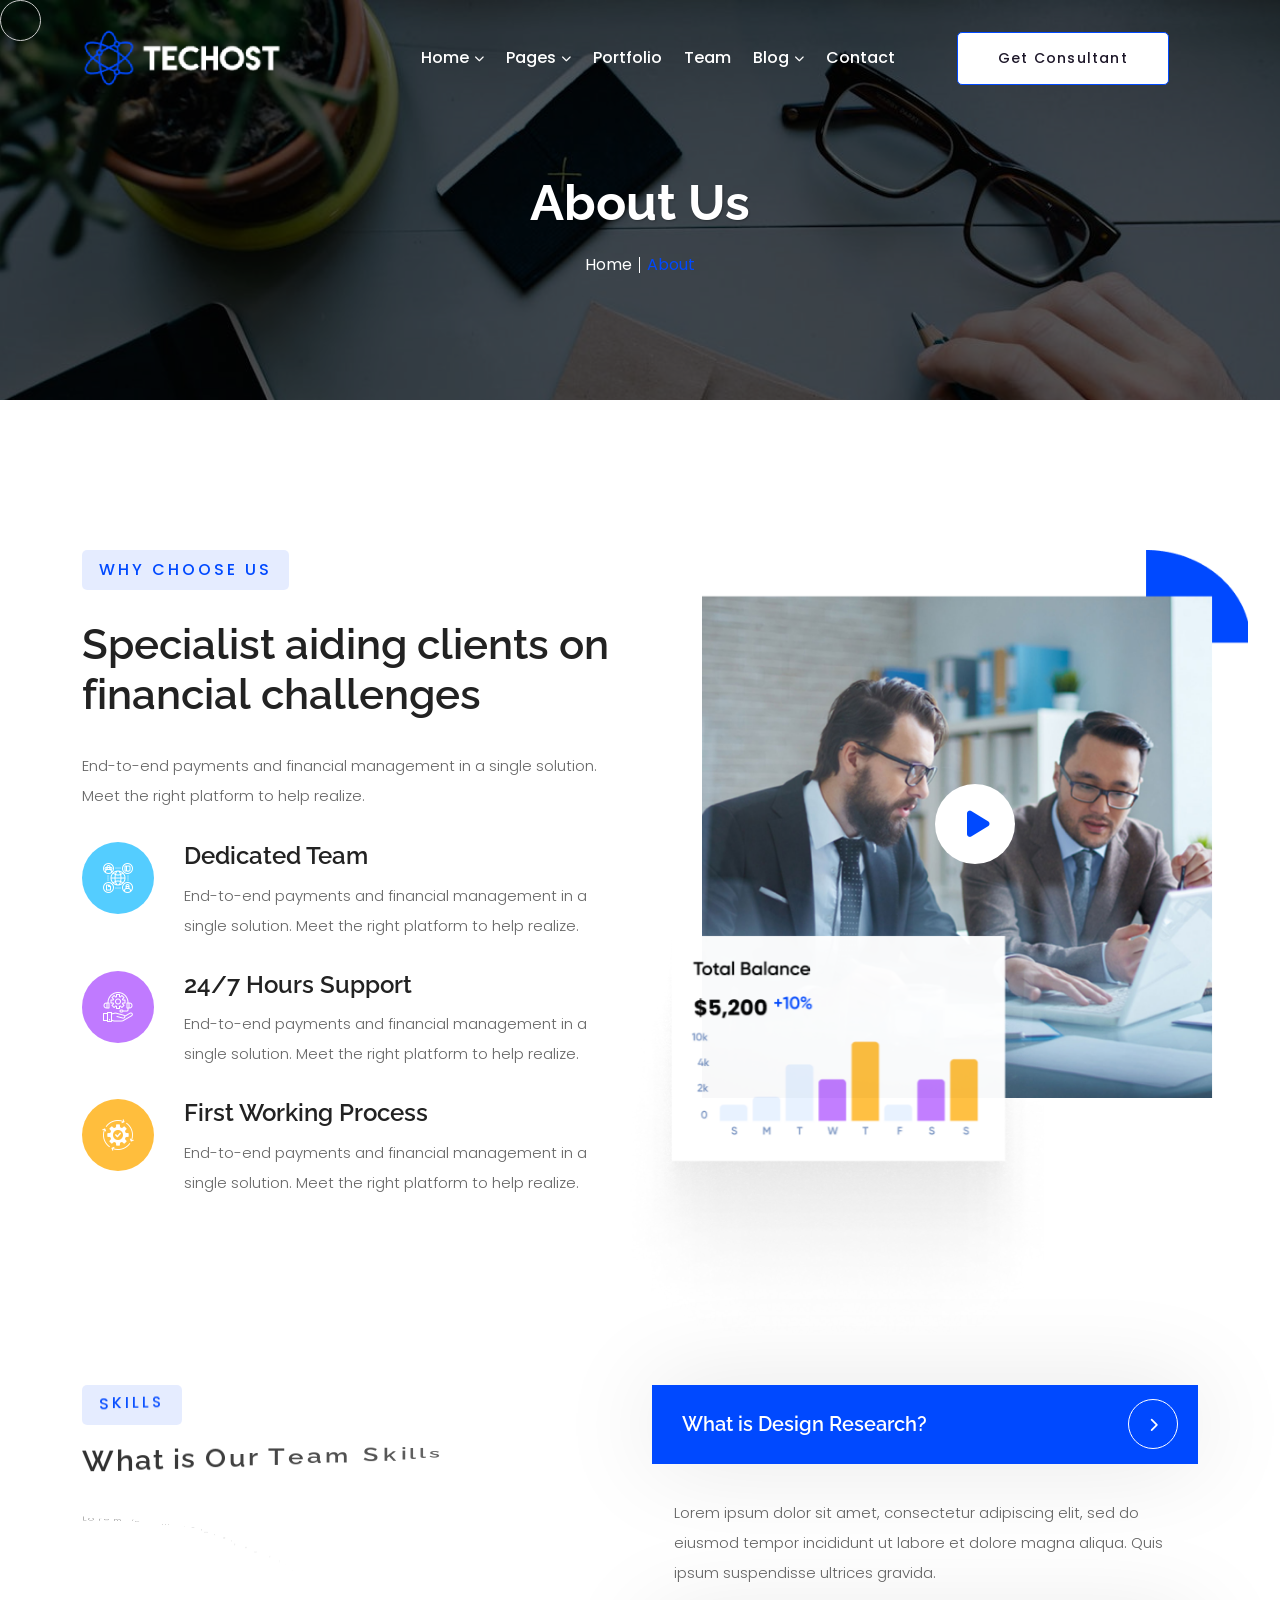
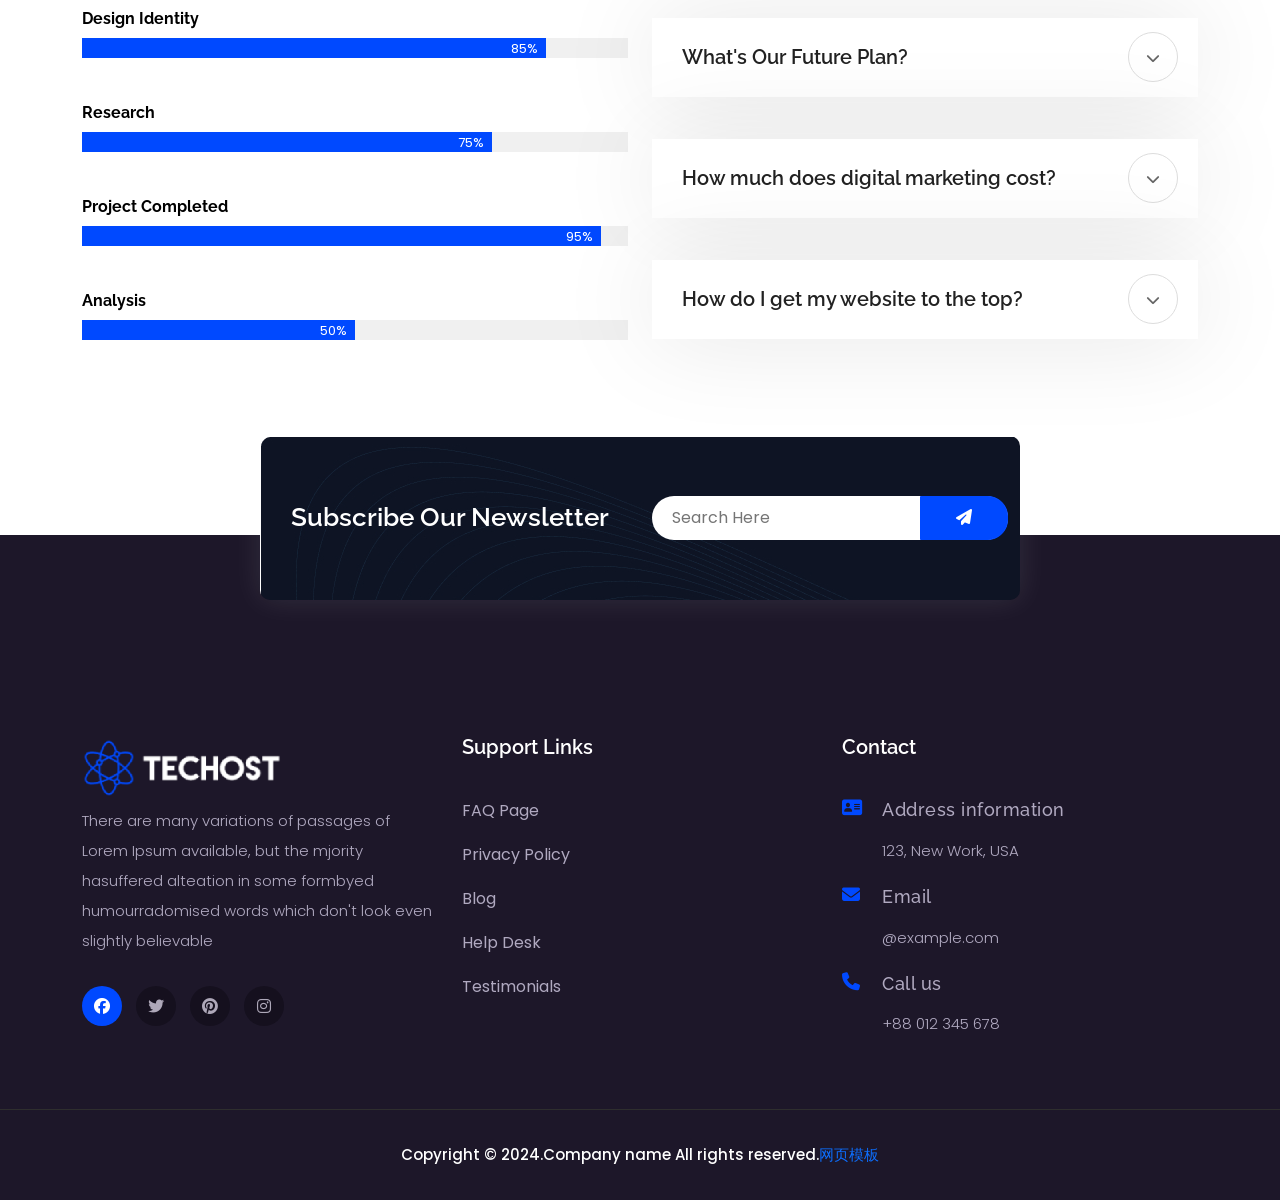
==== about.html @ 3872e589 "Uplaod Website" ====
<!Doctype html>
<html lang="en">
	<head>
		<!-- Meta -->
		<meta charset="utf-8">
		<meta http-equiv="X-UA-Compatible" content="IE=edge">
		<meta name="viewport" content="width=device-width, initial-scale=1"> 
		<!-- The above 3 meta tags *must* come first in the head; any other head content must come *after* these tags -->
		<!-- SITE TITLE -->
		<title>Techost - IT Solutions & Business Services Template</title>
		<!-- Fav-icon CSS -->
		
		<!-- Bootstrap CSS -->
		<link rel="stylesheet" href="static/css/bootstrap.min.css">
		<!-- Fontawesome CSS-->
		<link href="static/css/fontawesome.css" rel="stylesheet">
		<link href="static/css/brands.css" rel="stylesheet">
		<link href="static/css/solid.css" rel="stylesheet">
		<!-- pe-icon-7 CSS-->
		<link rel="stylesheet" href="static/css/pe-icon-7-stroke.css">
		<!-- icon font CSS-->
		<link rel="stylesheet" href="static/css/icon-font.min.css">
		<!-- Owl-carousel CSS-->
		<link rel="stylesheet" href="static/css/owl.carousel.min.css">
		<!-- Owl-carousel CSS-->
		<link rel="stylesheet" href="static/css/owl.theme.default.min.css">
		<!-- venobox CSS-->
		<link rel="stylesheet" href="static/css/venobox.css">
		<!-- aos CSS-->
		<link rel="stylesheet" href="static/css/aos.css">
		<!-- lightbox CSS-->
		<link rel="stylesheet" href="static/css/lightbox.min.css">
		<!-- meanmenu CSS-->
		<link rel="stylesheet" href="static/css/slicknav.min.css">
		<!-- animate CSS-->
		<link rel="stylesheet" href="static/css/animate.min.css">
		<!-- Custom-animate CSS-->
		<link rel="stylesheet" href="static/css/custom-animate.css">
		<!-- Responsive CSS-->
		<link rel="stylesheet" href="static/css/responsive.css" type="text/css">
		<!-- Style CSS-->
		<link rel="stylesheet" href="static/css/style.css" type="text/css">
	</head>

	<body>
		<!--  Preloader  -->
		<div class="preloader">
			<div class="status-mes">
				<div class="bigSqr">
					<div class="square first"></div>
					<div class="square second"></div>
					<div class="square third"></div>
					<div class="square fourth"></div>
				</div>
				<div class="text_loading text-center">loading</div>
			</div>
		</div>

		<!--Start header section-->
		<header id="header-area">
			<div class="container">
				<div class="row d-flex align-items-center">
					<div class="col-xl-3 col-lg-3 col-3">
						<div class="site-logo">
							<a href="index.html"><img src="static/picture/logo.png" alt="Techost"></a>
						</div>
					</div><!-- End Col -->				
					
					<div class="col-xl-6 col-lg-6 col-9 text-right">
						<nav class="navigation">
							<ul>
								<li>
								<a href="index.html">Home <i class="fa fa-chevron-down"></i></a>
									<ul>
										<li><a href="index.html">Home Default</a></li>
										<li><a href="index-banner.html">Home Banner</a></li>
									</ul>
								</li>
								<li>
									<a href="#0">Pages <i class="fa fa-chevron-down"></i></a>
									<ul>
										<li><a href="">About Us</a></li>
										<li><a href="service.html">Services</a></li>
										<li><a href="portfolio.html">Single Portfolio</a></li>
										<li><a href="team.html">Single Team</a></li>
										<li><a href="contact.html">Contact Us</a></li>
									</ul>
								</li>
								<li><a href="portfolio.html">Portfolio</a></li>
								<li><a href="team.html">Team</a></li>
								<li>
									<a href="blog.html">Blog <i class="fa fa-chevron-down"></i></a>
									<ul>
										<li><a href="blog.html">Single Blog</a></li>
										<li><a href="blog-details.html">Blog Details</a></li>
									</ul>
								</li>
								<li><a href="contact.html">Contact</a></li>
							</ul>
						</nav>
						<div id="mobile_menu"></div>
					</div><!-- End Col -->				
					
					<div class="col-xl-2 col-lg-2 col-12 text-end d-none  d-lg-block">
						<a class="btn btn_header" href="#contact"><span class="btn-text">Get Consultant </span></a>
					</div><!-- End Col -->
				</div>
			</div>
		</header>
		<!--End header section-->




		<div class="ab-page-heading ab-size-md ab-dynamic-bg" style="background-image: url(static/image/page-bg.jpg); background-repeat: no-repeat; background-size: cover; background-position: center center;">
			<div class="container">
				<div class="ab-page-heading-in text-center">
					<h1 class="ab-page-heading-title">About Us</h1>
					<div class="ab-post-label">
						<span class="bt_1"><a href="index.html">Home</a></span>
						<span>About</span>
					</div>
				</div>
			</div>
		</div><!-- .ab-page-heading -->


		<!--Start about_area section-->
		<section class="about_area pad" id="about">
			<div class="container">
				<div class="row">
					<div class="col-lg-6 col-sm-12 col-xs-12">
						<div class="get-to-know__right">
							<div class="title mb_0 title_animated">
								<div class="heading-intro-text">Why Choose Us</div>
							</div>
							<h2 class="section-title__title title_animated">Specialist  aiding clients on financial challenges</h2>
							<p class="get-to-know__text">End-to-end payments and financial management in a single solution. Meet the right platform to help realize.</p>
							<div class="list-unstyled get-to-know__points">
								<div class="single_know_list">
									<div class="icon color_1">
										<img src="static/picture/ab1.png" alt="">
									</div>
									
									<ul>
										<li>
											<h4>Dedicated Team</h4>
											<p>End-to-end payments and financial management in a single solution. Meet the right platform to help realize.</p>
										</li>
									</ul>
								</div>
								<div class="single_know_list">
									<div class="icon color_2">
										<img src="static/picture/ab2.png" alt="">
									</div>
									
									<ul>
										<li>
											<h4>24/7 Hours Support</h4>
											<p>End-to-end payments and financial management in a single solution. Meet the right platform to help realize.</p>
										</li>
									</ul>
								</div>
								<div class="single_know_list">
									<div class="icon color_3">
										<img src="static/picture/ab3.png" alt="">
									</div>
									
									<ul>
										<li>
											<h4>First Working Process</h4>
											<p>End-to-end payments and financial management in a single solution. Meet the right platform to help realize.</p>
										</li>
									</ul>
								</div>
							</div>
						</div>
					</div>
					
					<div class="col-lg-6 col-sm-12 col-xs-12">
						<div class="experience-video"> 
							<div class="play-video-icon">
								<img class="float-bob-x bdFadeRight" src="static/picture/video-1.png" alt="">
								<a href="#" data-autoplay="true" data-vbtype="video" class="video-popup vide_btn ">
									<i class="fa fa-play"></i>
									<div class="sonar-wrapper">
										<div class="sonar-emitter">
											<div class="sonar-wave"></div>
										</div>
									</div>
								</a>
							</div>
						</div>
					</div>
				</div>
			</div>
		</section>
		<!--End about_area section-->

		
		<!-- skills area start -->
		<section class="skills-area pad pt_0" id="skills">
			<div class="container">
				<div class="row">
					<div class="col-lg-6 col-12 skill_area wow zoomIn">
						<div class="title skill_title title_animated">
							<div class="heading-intro-text">Skills</div>
							<h2>What is Our Team Skills</h2>
							<p>Lorem ipsum dolor sit amet, consectetur adipiscing elit, sed do eiusmod tempor incididunt ut labore et dolore magna aliqua.</p>
						</div>
						
						<h3 class="progress-title">Design Identity</h3>
						<div class="progress">
							<div class="progress-bar progress-bar-danger" style="width: 85%;">
								<div class="progress-value">85%</div>
							</div>
						</div>
						
						<h3 class="progress-title">Research</h3>
						<div class="progress">
							<div class="progress-bar progress-bar-danger" style="width: 75%;">
								<div class="progress-value">75%</div>
							</div>
						</div>
						
						<h3 class="progress-title">Project Completed</h3>
						<div class="progress">
							<div class="progress-bar progress-bar-danger" style="width: 95%;">
								<div class="progress-value">95%</div>
							</div>
						</div>
						
						<h3 class="progress-title">Analysis</h3>
						<div class="progress">
							<div class="progress-bar progress-bar-danger" style="width: 50%;">
								<div class="progress-value">50%</div>
							</div>
						</div>
					</div>
					
					<div class="col-lg-6 col-12 wow zoomIn">
						<div class="faq">
							<div class="row">
								<div class="col-12">
									<div class="accordion" id="leading_accordion1" data-aos="fade-up">
										<div class="accordion-item">
											<h5 class="accordion-header" id="headingOne">
												<button class="accordion-button btn-link" type="button" data-bs-toggle="collapse" data-bs-target="#collapseOne" aria-expanded="true" aria-controls="collapseOne">
													What is Design Research?
												</button>
											</h5>
											<div id="collapseOne" class="accordion-collapse collapse show" aria-labelledby="headingOne" data-bs-parent="#leading_accordion1">
												<div class="accordion-body">
													<p class="text-size-18 text-left mb-0">Lorem ipsum dolor sit amet, consectetur adipiscing elit, sed do eiusmod tempor incididunt ut labore et dolore magna aliqua. 
														Quis ipsum suspendisse ultrices gravida.</p>
												</div>
											</div>
										</div>
										<div class="accordion-item">
											<h5 class="accordion-header" id="headingTwo">
												<button class="accordion-button collapsed btn-link" type="button" data-bs-toggle="collapse" data-bs-target="#collapseTwo" aria-expanded="true" aria-controls="collapseTwo">
													What's Our Future Plan?
												</button>
											</h5>
											<div id="collapseTwo" class="accordion-collapse collapse" aria-labelledby="headingTwo" data-bs-parent="#leading_accordion1">
												<div class="accordion-body">
													<p class="text-size-18 text-left mb-0">Lorem ipsum dolor sit amet, consectetur adipiscing elit, sed do eiusmod tempor incididunt ut labore et dolore magna aliqua. 
														Quis ipsum suspendisse ultrices gravida.</p>
												</div>
											</div>
										</div>
										<div class="accordion-item">
											<h5 class="accordion-header" id="headingThree">
												<button class="accordion-button collapsed btn-link" type="button" data-bs-toggle="collapse" data-bs-target="#collapseThree" aria-expanded="true" aria-controls="collapseThree">
													How much does digital marketing cost?                              
												</button>
											 </h5>
											<div id="collapseThree" class="accordion-collapse collapse" aria-labelledby="headingThree" data-bs-parent="#leading_accordion1">
												<div class="accordion-body">
													<p class="text-size-18 text-left mb-0">Lorem ipsum dolor sit amet, consectetur adipiscing elit, sed do eiusmod tempor incididunt ut labore et dolore magna aliqua. 
														Quis ipsum suspendisse ultrices gravida.</p>
												</div>
											</div>
										</div>
										<div class="accordion-item">
											<h5 class="accordion-header" id="headingFour">
												<button class="accordion-button collapsed btn-link" type="button" data-bs-toggle="collapse" data-bs-target="#collapseFour" aria-expanded="true" aria-controls="collapseFour">
													How do I get my website to the top?                               
												</button>
											  </h5>
											<div id="collapseFour" class="accordion-collapse collapse" aria-labelledby="headingFour" data-bs-parent="#leading_accordion1">
												<div class="accordion-body">
													<p class="text-size-18 text-left mb-0">Lorem ipsum dolor sit amet, consectetur adipiscing elit, sed do eiusmod tempor incididunt ut labore et dolore magna aliqua. 
														Quis ipsum suspendisse ultrices gravida.</p>
												</div>
											</div>
										</div>
									</div>
								</div>
							</div>
						</div>
					</div>
				</div>
			</div>
		</section>
		<!-- skills area end -->

		<!--Start footer section-->
		<section id="footer" class="theme_bg section_padding">
			<div class="container">
				<div class="row">
					<div class="col-lg-4 col-sm-4">
						<div class="single_footer">
							<img src="static/picture/logo.png" alt="">
							<p>There are many variations of passages of Lorem Ipsum available, but the mjority hasuffered alteation in some formbyed humourradomised words which don't 
							look even slightly believable</p>
							<div class="sing_about_social">
								<a href="#"><i class="active fa-brands fa-facebook"></i></a>
								<a href="#"><i class="fa-brands fa-twitter"></i></a>
								<a href="#"><i class="fa-brands fa-pinterest"></i></a>
								<a href="#"><i class="fa-brands fa-instagram"></i></a>
							</div>
						</div> <!-- END SINGLE-FOOTER -->
					</div> <!-- END COL -->
					
					<div class="col-lg-4 col-sm-4">
						<div class="single_footer">
							<h4>Support Links</h4>
							<ul class="sing_links_tags">
								<li><a href="#">FAQ Page</a></li>
								<li><a href="#">Privacy Policy</a></li>
								<li><a href="#">Blog</a></li>
								<li><a href="#">Help Desk</a></li>
								<li><a href="#">Testimonials</a></li>
							</ul>
						</div> <!-- END SINGLE-FOOTER -->
					</div> <!-- END COL -->
					
					<div class="col-lg-4 col-sm-4">
						<div class="single_footer">
							<h4>Contact</h4>
							<div class="footer_right_info">
								<div class="footer_icon">
									<i class="fa-regular fa-address-card"></i>
								</div>
								<div class="footer_info">
									<h3>Address information</h3>
									<p>123, New Work, USA</p>
								</div>
							</div>

							<div class="footer_right_info">
								<div class="footer_icon">
									<i class="fa-regular fa-envelope"></i>
								</div>
								<div class="footer_info">
									<h3>Email</h3>
									<p>@example.com</p>
								</div>
							</div>

							<div class="footer_right_info">
								<div class="footer_icon">
									<i class="fa-solid fa-phone"></i>
								</div>
								<div class="footer_info">
									<h3>Call us</h3>
									<p>+88 012 345 678</p>
								</div>
							</div>
						</div> <!-- END SINGLE-FOOTER -->
					</div> <!-- END COL -->
				</div> <!-- END ROW -->
				
				<!-- Start newsletter Section -->
				<div class="subscribe-section">
					<div class="container">
						<div class="row">
							<div class="col-md-8 offset-md-2 justify-content-center">
								<div class="row subscribe-bg">
									<div class="col-lg-6 col-sm-12">
										<div class="subscribe-mail-box">
											<div class="subscribe-title">
												<h4>Subscribe Our Newsletter</h4>
											</div>
										</div>
									</div>
									<div class="col-lg-6 col-sm-12">
										<!-- widget search -->
										<div class="widget_search">
											<form action="#" method="get">
												<input type="text" name="s" value="" placeholder="Search Here" title="Search for:">
												<span class="subs-btn"><a href="#0"> <i class="fa-solid fa-paper-plane"></i></a></span>
											</form>
										</div>
									</div>
								</div>
							</div>
						</div>
					</div>
				</div>
				<!-- End newsletter -->
			</div> <!-- END CONTAINER -->
			
			<div class="copyright_area">
				<div class="container">
					<div class="copyright text-center">
						<div class="copy_text">
							<p>Copyright &copy; 2024.Company name All rights reserved.<a target="_blank" href="https://www.html5code.net/">&#x7F51;&#x9875;&#x6A21;&#x677F;</a></p>
						</div>
					</div>
				</div> <!-- END CONTAINER -->
			</div>
		</section>
		<!--End footer section-->

		<!-- Start progress-wrap -->
		<div class="progress-wrap">
			<svg class="progress-circle svg-content" width="100%" height="100%" viewbox="-1 -1 102 102">
				<path d="M50,1 a49,49 0 0,1 0,98 a49,49 0 0,1 0,-98"></path>
			</svg>
		</div>
		<!-- End progress-wrap -->
		
		
		<!-- jQuery first, then Popper js, then Bootstrap JS -->
		<script src="static/js/jquery.min.js"></script>
		<script src="static/js/bootstrap.min.js"></script>
		<script src="static/js/popper.min.js"></script>
		<!--Owl-carousel JS-->
		<script src="static/js/owl.carousel.min.js"></script>
		<!--Nice-select JS-->
		<script src="static/js/jquery.nice-select.min.js"></script>
		<!--lightbox JS-->
		<script src="static/js/lightbox.min.js"></script>
		<!--lightbox JS-->
		<script src="static/js/jquery.magnific-popup.min.js"></script>
		<!--venobox JS-->
		<script src="static/js/venobox.min.js"></script>
		<!--counterup JS-->
		<script src="static/js/counterup.min.js"></script>
		<!--waypoints JS-->
		<script src="static/js/jquery.waypoints.min.js"></script>
		<!--nav JS-->
		<script src="static/js/SmoothScroll.js"></script>
		<!--nav JS-->
		<script src="static/js/jquery.nav.js"></script>
		<!--wow JS-->
		<script src="static/js/aos.js"></script>
		<!--counterup JS-->
		<script src="static/js/jquery.mixitup.js"></script>
		<!--gsap JS-->
		<script src="static/js/gsap.min.js"></script>
		<!--ScrollTrigger JS-->
		<script src="static/js/ScrollTrigger.min.js"></script>
		<!--SplitText JS-->
		<script src="static/js/SplitText.min.js"></script>
		<!--slicknav JS-->
		<script src="static/js/jquery.slicknav.js"></script>
		<!--cursor JS-->
		<script src="static/js/magic-mouse.js"></script>
		<!--ajaxchimp min JS-->
		<script src="static/js/ajaxchimp.min.js"></script>
		<script type="text/javascript">
				$(function() {
					options = {
					  "outerStyle": "circle-basic",
					  "hoverEffect": "circle-move",
					  "hoverItemMove": false,
					  "defaultCursor": true,
					  "outerWidth": 41,
					  "outerHeight": 41
					}
					magicMouse(options);

				});
		</script>
		<!--Custom JS-->
		<script src="static/js/custom.js"></script>
	</body>

</html>
---- static/css/brands.css ----
/*!
 * Font Awesome Free 6.5.1 by @fontawesome - https://fontawesome.com
 * License - https://fontawesome.com/license/free (Icons: CC BY 4.0, Fonts: SIL OFL 1.1, Code: MIT License)
 * Copyright 2023 Fonticons, Inc.
 */
:root, :host {
  --fa-style-family-brands: 'Font Awesome 6 Brands';
  --fa-font-brands: normal 400 1em/1 'Font Awesome 6 Brands'; }

@font-face {
  font-family: 'Font Awesome 6 Brands';
  font-style: normal;
  font-weight: 400;
  font-display: block;
  src: url("../font/fa-brands-400.woff2") format("woff2"), url("../font/fa-brands-400.ttf") format("truetype"); }

.fab,
.fa-brands {
  font-weight: 400; }

.fa-monero:before {
  content: "\f3d0"; }

.fa-hooli:before {
  content: "\f427"; }

.fa-yelp:before {
  content: "\f1e9"; }

.fa-cc-visa:before {
  content: "\f1f0"; }

.fa-lastfm:before {
  content: "\f202"; }

.fa-shopware:before {
  content: "\f5b5"; }

.fa-creative-commons-nc:before {
  content: "\f4e8"; }

.fa-aws:before {
  content: "\f375"; }

.fa-redhat:before {
  content: "\f7bc"; }

.fa-yoast:before {
  content: "\f2b1"; }

.fa-cloudflare:before {
  content: "\e07d"; }

.fa-ups:before {
  content: "\f7e0"; }

.fa-pixiv:before {
  content: "\e640"; }

.fa-wpexplorer:before {
  content: "\f2de"; }

.fa-dyalog:before {
  content: "\f399"; }

.fa-bity:before {
  content: "\f37a"; }

.fa-stackpath:before {
  content: "\f842"; }

.fa-buysellads:before {
  content: "\f20d"; }

.fa-first-order:before {
  content: "\f2b0"; }

.fa-modx:before {
  content: "\f285"; }

.fa-guilded:before {
  content: "\e07e"; }

.fa-vnv:before {
  content: "\f40b"; }

.fa-square-js:before {
  content: "\f3b9"; }

.fa-js-square:before {
  content: "\f3b9"; }

.fa-microsoft:before {
  content: "\f3ca"; }

.fa-qq:before {
  content: "\f1d6"; }

.fa-orcid:before {
  content: "\f8d2"; }

.fa-java:before {
  content: "\f4e4"; }

.fa-invision:before {
  content: "\f7b0"; }

.fa-creative-commons-pd-alt:before {
  content: "\f4ed"; }

.fa-centercode:before {
  content: "\f380"; }

.fa-glide-g:before {
  content: "\f2a6"; }

.fa-drupal:before {
  content: "\f1a9"; }

.fa-hire-a-helper:before {
  content: "\f3b0"; }

.fa-creative-commons-by:before {
  content: "\f4e7"; }

.fa-unity:before {
  content: "\e049"; }

.fa-whmcs:before {
  content: "\f40d"; }

.fa-rocketchat:before {
  content: "\f3e8"; }

.fa-vk:before {
  content: "\f189"; }

.fa-untappd:before {
  content: "\f405"; }

.fa-mailchimp:before {
  content: "\f59e"; }

.fa-css3-alt:before {
  content: "\f38b"; }

.fa-square-reddit:before {
  content: "\f1a2"; }

.fa-reddit-square:before {
  content: "\f1a2"; }

.fa-vimeo-v:before {
  content: "\f27d"; }

.fa-contao:before {
  content: "\f26d"; }

.fa-square-font-awesome:before {
  content: "\e5ad"; }

.fa-deskpro:before {
  content: "\f38f"; }

.fa-brave:before {
  content: "\e63c"; }

.fa-sistrix:before {
  content: "\f3ee"; }

.fa-square-instagram:before {
  content: "\e055"; }

.fa-instagram-square:before {
  content: "\e055"; }

.fa-battle-net:before {
  content: "\f835"; }

.fa-the-red-yeti:before {
  content: "\f69d"; }

.fa-square-hacker-news:before {
  content: "\f3af"; }

.fa-hacker-news-square:before {
  content: "\f3af"; }

.fa-edge:before {
  content: "\f282"; }

.fa-threads:before {
  content: "\e618"; }

.fa-napster:before {
  content: "\f3d2"; }

.fa-square-snapchat:before {
  content: "\f2ad"; }

.fa-snapchat-square:before {
  content: "\f2ad"; }

.fa-google-plus-g:before {
  content: "\f0d5"; }

.fa-artstation:before {
  content: "\f77a"; }

.fa-markdown:before {
  content: "\f60f"; }

.fa-sourcetree:before {
  content: "\f7d3"; }

.fa-google-plus:before {
  content: "\f2b3"; }

.fa-diaspora:before {
  content: "\f791"; }

.fa-foursquare:before {
  content: "\f180"; }

.fa-stack-overflow:before {
  content: "\f16c"; }

.fa-github-alt:before {
  content: "\f113"; }

.fa-phoenix-squadron:before {
  content: "\f511"; }

.fa-pagelines:before {
  content: "\f18c"; }

.fa-algolia:before {
  content: "\f36c"; }

.fa-red-river:before {
  content: "\f3e3"; }

.fa-creative-commons-sa:before {
  content: "\f4ef"; }

.fa-safari:before {
  content: "\f267"; }

.fa-google:before {
  content: "\f1a0"; }

.fa-square-font-awesome-stroke:before {
  content: "\f35c"; }

.fa-font-awesome-alt:before {
  content: "\f35c"; }

.fa-atlassian:before {
  content: "\f77b"; }

.fa-linkedin-in:before {
  content: "\f0e1"; }

.fa-digital-ocean:before {
  content: "\f391"; }

.fa-nimblr:before {
  content: "\f5a8"; }

.fa-chromecast:before {
  content: "\f838"; }

.fa-evernote:before {
  content: "\f839"; }

.fa-hacker-news:before {
  content: "\f1d4"; }

.fa-creative-commons-sampling:before {
  content: "\f4f0"; }

.fa-adversal:before {
  content: "\f36a"; }

.fa-creative-commons:before {
  content: "\f25e"; }

.fa-watchman-monitoring:before {
  content: "\e087"; }

.fa-fonticons:before {
  content: "\f280"; }

.fa-weixin:before {
  content: "\f1d7"; }

.fa-shirtsinbulk:before {
  content: "\f214"; }

.fa-codepen:before {
  content: "\f1cb"; }

.fa-git-alt:before {
  content: "\f841"; }

.fa-lyft:before {
  content: "\f3c3"; }

.fa-rev:before {
  content: "\f5b2"; }

.fa-windows:before {
  content: "\f17a"; }

.fa-wizards-of-the-coast:before {
  content: "\f730"; }

.fa-square-viadeo:before {
  content: "\f2aa"; }

.fa-viadeo-square:before {
  content: "\f2aa"; }

.fa-meetup:before {
  content: "\f2e0"; }

.fa-centos:before {
  content: "\f789"; }

.fa-adn:before {
  content: "\f170"; }

.fa-cloudsmith:before {
  content: "\f384"; }

.fa-opensuse:before {
  content: "\e62b"; }

.fa-pied-piper-alt:before {
  content: "\f1a8"; }

.fa-square-dribbble:before {
  content: "\f397"; }

.fa-dribbble-square:before {
  content: "\f397"; }

.fa-codiepie:before {
  content: "\f284"; }

.fa-node:before {
  content: "\f419"; }

.fa-mix:before {
  content: "\f3cb"; }

.fa-steam:before {
  content: "\f1b6"; }

.fa-cc-apple-pay:before {
  content: "\f416"; }

.fa-scribd:before {
  content: "\f28a"; }

.fa-debian:before {
  content: "\e60b"; }

.fa-openid:before {
  content: "\f19b"; }

.fa-instalod:before {
  content: "\e081"; }

.fa-expeditedssl:before {
  content: "\f23e"; }

.fa-sellcast:before {
  content: "\f2da"; }

.fa-square-twitter:before {
  content: "\f081"; }

.fa-twitter-square:before {
  content: "\f081"; }

.fa-r-project:before {
  content: "\f4f7"; }

.fa-delicious:before {
  content: "\f1a5"; }

.fa-freebsd:before {
  content: "\f3a4"; }

.fa-vuejs:before {
  content: "\f41f"; }

.fa-accusoft:before {
  content: "\f369"; }

.fa-ioxhost:before {
  content: "\f208"; }

.fa-fonticons-fi:before {
  content: "\f3a2"; }

.fa-app-store:before {
  content: "\f36f"; }

.fa-cc-mastercard:before {
  content: "\f1f1"; }

.fa-itunes-note:before {
  content: "\f3b5"; }

.fa-golang:before {
  content: "\e40f"; }

.fa-kickstarter:before {
  content: "\f3bb"; }

.fa-grav:before {
  content: "\f2d6"; }

.fa-weibo:before {
  content: "\f18a"; }

.fa-uncharted:before {
  content: "\e084"; }

.fa-firstdraft:before {
  content: "\f3a1"; }

.fa-square-youtube:before {
  content: "\f431"; }

.fa-youtube-square:before {
  content: "\f431"; }

.fa-wikipedia-w:before {
  content: "\f266"; }

.fa-wpressr:before {
  content: "\f3e4"; }

.fa-rendact:before {
  content: "\f3e4"; }

.fa-angellist:before {
  content: "\f209"; }

.fa-galactic-republic:before {
  content: "\f50c"; }

.fa-nfc-directional:before {
  content: "\e530"; }

.fa-skype:before {
  content: "\f17e"; }

.fa-joget:before {
  content: "\f3b7"; }

.fa-fedora:before {
  content: "\f798"; }

.fa-stripe-s:before {
  content: "\f42a"; }

.fa-meta:before {
  content: "\e49b"; }

.fa-laravel:before {
  content: "\f3bd"; }

.fa-hotjar:before {
  content: "\f3b1"; }

.fa-bluetooth-b:before {
  content: "\f294"; }

.fa-square-letterboxd:before {
  content: "\e62e"; }

.fa-sticker-mule:before {
  content: "\f3f7"; }

.fa-creative-commons-zero:before {
  content: "\f4f3"; }

.fa-hips:before {
  content: "\f452"; }

.fa-behance:before {
  content: "\f1b4"; }

.fa-reddit:before {
  content: "\f1a1"; }

.fa-discord:before {
  content: "\f392"; }

.fa-chrome:before {
  content: "\f268"; }

.fa-app-store-ios:before {
  content: "\f370"; }

.fa-cc-discover:before {
  content: "\f1f2"; }

.fa-wpbeginner:before {
  content: "\f297"; }

.fa-confluence:before {
  content: "\f78d"; }

.fa-shoelace:before {
  content: "\e60c"; }

.fa-mdb:before {
  content: "\f8ca"; }

.fa-dochub:before {
  content: "\f394"; }

.fa-accessible-icon:before {
  content: "\f368"; }

.fa-ebay:before {
  content: "\f4f4"; }

.fa-amazon:before {
  content: "\f270"; }

.fa-unsplash:before {
  content: "\e07c"; }

.fa-yarn:before {
  content: "\f7e3"; }

.fa-square-steam:before {
  content: "\f1b7"; }

.fa-steam-square:before {
  content: "\f1b7"; }

.fa-500px:before {
  content: "\f26e"; }

.fa-square-vimeo:before {
  content: "\f194"; }

.fa-vimeo-square:before {
  content: "\f194"; }

.fa-asymmetrik:before {
  content: "\f372"; }

.fa-font-awesome:before {
  content: "\f2b4"; }

.fa-font-awesome-flag:before {
  content: "\f2b4"; }

.fa-font-awesome-logo-full:before {
  content: "\f2b4"; }

.fa-gratipay:before {
  content: "\f184"; }

.fa-apple:before {
  content: "\f179"; }

.fa-hive:before {
  content: "\e07f"; }

.fa-gitkraken:before {
  content: "\f3a6"; }

.fa-keybase:before {
  content: "\f4f5"; }

.fa-apple-pay:before {
  content: "\f415"; }

.fa-padlet:before {
  content: "\e4a0"; }

.fa-amazon-pay:before {
  content: "\f42c"; }

.fa-square-github:before {
  content: "\f092"; }

.fa-github-square:before {
  content: "\f092"; }

.fa-stumbleupon:before {
  content: "\f1a4"; }

.fa-fedex:before {
  content: "\f797"; }

.fa-phoenix-framework:before {
  content: "\f3dc"; }

.fa-shopify:before {
  content: "\e057"; }

.fa-neos:before {
  content: "\f612"; }

.fa-square-threads:before {
  content: "\e619"; }

.fa-hackerrank:before {
  content: "\f5f7"; }

.fa-researchgate:before {
  content: "\f4f8"; }

.fa-swift:before {
  content: "\f8e1"; }

.fa-angular:before {
  content: "\f420"; }

.fa-speakap:before {
  content: "\f3f3"; }

.fa-angrycreative:before {
  content: "\f36e"; }

.fa-y-combinator:before {
  content: "\f23b"; }

.fa-empire:before {
  content: "\f1d1"; }

.fa-envira:before {
  content: "\f299"; }

.fa-google-scholar:before {
  content: "\e63b"; }

.fa-square-gitlab:before {
  content: "\e5ae"; }

.fa-gitlab-square:before {
  content: "\e5ae"; }

.fa-studiovinari:before {
  content: "\f3f8"; }

.fa-pied-piper:before {
  content: "\f2ae"; }

.fa-wordpress:before {
  content: "\f19a"; }

.fa-product-hunt:before {
  content: "\f288"; }

.fa-firefox:before {
  content: "\f269"; }

.fa-linode:before {
  content: "\f2b8"; }

.fa-goodreads:before {
  content: "\f3a8"; }

.fa-square-odnoklassniki:before {
  content: "\f264"; }

.fa-odnoklassniki-square:before {
  content: "\f264"; }

.fa-jsfiddle:before {
  content: "\f1cc"; }

.fa-sith:before {
  content: "\f512"; }

.fa-themeisle:before {
  content: "\f2b2"; }

.fa-page4:before {
  content: "\f3d7"; }

.fa-hashnode:before {
  content: "\e499"; }

.fa-react:before {
  content: "\f41b"; }

.fa-cc-paypal:before {
  content: "\f1f4"; }

.fa-squarespace:before {
  content: "\f5be"; }

.fa-cc-stripe:before {
  content: "\f1f5"; }

.fa-creative-commons-share:before {
  content: "\f4f2"; }

.fa-bitcoin:before {
  content: "\f379"; }

.fa-keycdn:before {
  content: "\f3ba"; }

.fa-opera:before {
  content: "\f26a"; }

.fa-itch-io:before {
  content: "\f83a"; }

.fa-umbraco:before {
  content: "\f8e8"; }

.fa-galactic-senate:before {
  content: "\f50d"; }

.fa-ubuntu:before {
  content: "\f7df"; }

.fa-draft2digital:before {
  content: "\f396"; }

.fa-stripe:before {
  content: "\f429"; }

.fa-houzz:before {
  content: "\f27c"; }

.fa-gg:before {
  content: "\f260"; }

.fa-dhl:before {
  content: "\f790"; }

.fa-square-pinterest:before {
  content: "\f0d3"; }

.fa-pinterest-square:before {
  content: "\f0d3"; }

.fa-xing:before {
  content: "\f168"; }

.fa-blackberry:before {
  content: "\f37b"; }

.fa-creative-commons-pd:before {
  content: "\f4ec"; }

.fa-playstation:before {
  content: "\f3df"; }

.fa-quinscape:before {
  content: "\f459"; }

.fa-less:before {
  content: "\f41d"; }

.fa-blogger-b:before {
  content: "\f37d"; }

.fa-opencart:before {
  content: "\f23d"; }

.fa-vine:before {
  content: "\f1ca"; }

.fa-signal-messenger:before {
  content: "\e663"; }

.fa-paypal:before {
  content: "\f1ed"; }

.fa-gitlab:before {
  content: "\f296"; }

.fa-typo3:before {
  content: "\f42b"; }

.fa-reddit-alien:before {
  content: "\f281"; }

.fa-yahoo:before {
  content: "\f19e"; }

.fa-dailymotion:before {
  content: "\e052"; }

.fa-affiliatetheme:before {
  content: "\f36b"; }

.fa-pied-piper-pp:before {
  content: "\f1a7"; }

.fa-bootstrap:before {
  content: "\f836"; }

.fa-odnoklassniki:before {
  content: "\f263"; }

.fa-nfc-symbol:before {
  content: "\e531"; }

.fa-mintbit:before {
  content: "\e62f"; }

.fa-ethereum:before {
  content: "\f42e"; }

.fa-speaker-deck:before {
  content: "\f83c"; }

.fa-creative-commons-nc-eu:before {
  content: "\f4e9"; }

.fa-patreon:before {
  content: "\f3d9"; }

.fa-avianex:before {
  content: "\f374"; }

.fa-ello:before {
  content: "\f5f1"; }

.fa-gofore:before {
  content: "\f3a7"; }

.fa-bimobject:before {
  content: "\f378"; }

.fa-brave-reverse:before {
  content: "\e63d"; }

.fa-facebook-f:before {
  content: "\f39e"; }

.fa-square-google-plus:before {
  content: "\f0d4"; }

.fa-google-plus-square:before {
  content: "\f0d4"; }

.fa-mandalorian:before {
  content: "\f50f"; }

.fa-first-order-alt:before {
  content: "\f50a"; }

.fa-osi:before {
  content: "\f41a"; }

.fa-google-wallet:before {
  content: "\f1ee"; }

.fa-d-and-d-beyond:before {
  content: "\f6ca"; }

.fa-periscope:before {
  content: "\f3da"; }

.fa-fulcrum:before {
  content: "\f50b"; }

.fa-cloudscale:before {
  content: "\f383"; }

.fa-forumbee:before {
  content: "\f211"; }

.fa-mizuni:before {
  content: "\f3cc"; }

.fa-schlix:before {
  content: "\f3ea"; }

.fa-square-xing:before {
  content: "\f169"; }

.fa-xing-square:before {
  content: "\f169"; }

.fa-bandcamp:before {
  content: "\f2d5"; }

.fa-wpforms:before {
  content: "\f298"; }

.fa-cloudversify:before {
  content: "\f385"; }

.fa-usps:before {
  content: "\f7e1"; }

.fa-megaport:before {
  content: "\f5a3"; }

.fa-magento:before {
  content: "\f3c4"; }

.fa-spotify:before {
  content: "\f1bc"; }

.fa-optin-monster:before {
  content: "\f23c"; }

.fa-fly:before {
  content: "\f417"; }

.fa-aviato:before {
  content: "\f421"; }

.fa-itunes:before {
  content: "\f3b4"; }

.fa-cuttlefish:before {
  content: "\f38c"; }

.fa-blogger:before {
  content: "\f37c"; }

.fa-flickr:before {
  content: "\f16e"; }

.fa-viber:before {
  content: "\f409"; }

.fa-soundcloud:before {
  content: "\f1be"; }

.fa-digg:before {
  content: "\f1a6"; }

.fa-tencent-weibo:before {
  content: "\f1d5"; }

.fa-letterboxd:before {
  content: "\e62d"; }

.fa-symfony:before {
  content: "\f83d"; }

.fa-maxcdn:before {
  content: "\f136"; }

.fa-etsy:before {
  content: "\f2d7"; }

.fa-facebook-messenger:before {
  content: "\f39f"; }

.fa-audible:before {
  content: "\f373"; }

.fa-think-peaks:before {
  content: "\f731"; }

.fa-bilibili:before {
  content: "\e3d9"; }

.fa-erlang:before {
  content: "\f39d"; }

.fa-x-twitter:before {
  content: "\e61b"; }

.fa-cotton-bureau:before {
  content: "\f89e"; }

.fa-dashcube:before {
  content: "\f210"; }

.fa-42-group:before {
  content: "\e080"; }

.fa-innosoft:before {
  content: "\e080"; }

.fa-stack-exchange:before {
  content: "\f18d"; }

.fa-elementor:before {
  content: "\f430"; }

.fa-square-pied-piper:before {
  content: "\e01e"; }

.fa-pied-piper-square:before {
  content: "\e01e"; }

.fa-creative-commons-nd:before {
  content: "\f4eb"; }

.fa-palfed:before {
  content: "\f3d8"; }

.fa-superpowers:before {
  content: "\f2dd"; }

.fa-resolving:before {
  content: "\f3e7"; }

.fa-xbox:before {
  content: "\f412"; }

.fa-searchengin:before {
  content: "\f3eb"; }

.fa-tiktok:before {
  content: "\e07b"; }

.fa-square-facebook:before {
  content: "\f082"; }

.fa-facebook-square:before {
  content: "\f082"; }

.fa-renren:before {
  content: "\f18b"; }

.fa-linux:before {
  content: "\f17c"; }

.fa-glide:before {
  content: "\f2a5"; }

.fa-linkedin:before {
  content: "\f08c"; }

.fa-hubspot:before {
  content: "\f3b2"; }

.fa-deploydog:before {
  content: "\f38e"; }

.fa-twitch:before {
  content: "\f1e8"; }

.fa-ravelry:before {
  content: "\f2d9"; }

.fa-mixer:before {
  content: "\e056"; }

.fa-square-lastfm:before {
  content: "\f203"; }

.fa-lastfm-square:before {
  content: "\f203"; }

.fa-vimeo:before {
  content: "\f40a"; }

.fa-mendeley:before {
  content: "\f7b3"; }

.fa-uniregistry:before {
  content: "\f404"; }

.fa-figma:before {
  content: "\f799"; }

.fa-creative-commons-remix:before {
  content: "\f4ee"; }

.fa-cc-amazon-pay:before {
  content: "\f42d"; }

.fa-dropbox:before {
  content: "\f16b"; }

.fa-instagram:before {
  content: "\f16d"; }

.fa-cmplid:before {
  content: "\e360"; }

.fa-upwork:before {
  content: "\e641"; }

.fa-facebook:before {
  content: "\f09a"; }

.fa-gripfire:before {
  content: "\f3ac"; }

.fa-jedi-order:before {
  content: "\f50e"; }

.fa-uikit:before {
  content: "\f403"; }

.fa-fort-awesome-alt:before {
  content: "\f3a3"; }

.fa-phabricator:before {
  content: "\f3db"; }

.fa-ussunnah:before {
  content: "\f407"; }

.fa-earlybirds:before {
  content: "\f39a"; }

.fa-trade-federation:before {
  content: "\f513"; }

.fa-autoprefixer:before {
  content: "\f41c"; }

.fa-whatsapp:before {
  content: "\f232"; }

.fa-slideshare:before {
  content: "\f1e7"; }

.fa-google-play:before {
  content: "\f3ab"; }

.fa-viadeo:before {
  content: "\f2a9"; }

.fa-line:before {
  content: "\f3c0"; }

.fa-google-drive:before {
  content: "\f3aa"; }

.fa-servicestack:before {
  content: "\f3ec"; }

.fa-simplybuilt:before {
  content: "\f215"; }

.fa-bitbucket:before {
  content: "\f171"; }

.fa-imdb:before {
  content: "\f2d8"; }

.fa-deezer:before {
  content: "\e077"; }

.fa-raspberry-pi:before {
  content: "\f7bb"; }

.fa-jira:before {
  content: "\f7b1"; }

.fa-docker:before {
  content: "\f395"; }

.fa-screenpal:before {
  content: "\e570"; }

.fa-bluetooth:before {
  content: "\f293"; }

.fa-gitter:before {
  content: "\f426"; }

.fa-d-and-d:before {
  content: "\f38d"; }

.fa-microblog:before {
  content: "\e01a"; }

.fa-cc-diners-club:before {
  content: "\f24c"; }

.fa-gg-circle:before {
  content: "\f261"; }

.fa-pied-piper-hat:before {
  content: "\f4e5"; }

.fa-kickstarter-k:before {
  content: "\f3bc"; }

.fa-yandex:before {
  content: "\f413"; }

.fa-readme:before {
  content: "\f4d5"; }

.fa-html5:before {
  content: "\f13b"; }

.fa-sellsy:before {
  content: "\f213"; }

.fa-sass:before {
  content: "\f41e"; }

.fa-wirsindhandwerk:before {
  content: "\e2d0"; }

.fa-wsh:before {
  content: "\e2d0"; }

.fa-buromobelexperte:before {
  content: "\f37f"; }

.fa-salesforce:before {
  content: "\f83b"; }

.fa-octopus-deploy:before {
  content: "\e082"; }

.fa-medapps:before {
  content: "\f3c6"; }

.fa-ns8:before {
  content: "\f3d5"; }

.fa-pinterest-p:before {
  content: "\f231"; }

.fa-apper:before {
  content: "\f371"; }

.fa-fort-awesome:before {
  content: "\f286"; }

.fa-waze:before {
  content: "\f83f"; }

.fa-cc-jcb:before {
  content: "\f24b"; }

.fa-snapchat:before {
  content: "\f2ab"; }

.fa-snapchat-ghost:before {
  content: "\f2ab"; }

.fa-fantasy-flight-games:before {
  content: "\f6dc"; }

.fa-rust:before {
  content: "\e07a"; }

.fa-wix:before {
  content: "\f5cf"; }

.fa-square-behance:before {
  content: "\f1b5"; }

.fa-behance-square:before {
  content: "\f1b5"; }

.fa-supple:before {
  content: "\f3f9"; }

.fa-webflow:before {
  content: "\e65c"; }

.fa-rebel:before {
  content: "\f1d0"; }

.fa-css3:before {
  content: "\f13c"; }

.fa-staylinked:before {
  content: "\f3f5"; }

.fa-kaggle:before {
  content: "\f5fa"; }

.fa-space-awesome:before {
  content: "\e5ac"; }

.fa-deviantart:before {
  content: "\f1bd"; }

.fa-cpanel:before {
  content: "\f388"; }

.fa-goodreads-g:before {
  content: "\f3a9"; }

.fa-square-git:before {
  content: "\f1d2"; }

.fa-git-square:before {
  content: "\f1d2"; }

.fa-square-tumblr:before {
  content: "\f174"; }

.fa-tumblr-square:before {
  content: "\f174"; }

.fa-trello:before {
  content: "\f181"; }

.fa-creative-commons-nc-jp:before {
  content: "\f4ea"; }

.fa-get-pocket:before {
  content: "\f265"; }

.fa-perbyte:before {
  content: "\e083"; }

.fa-grunt:before {
  content: "\f3ad"; }

.fa-weebly:before {
  content: "\f5cc"; }

.fa-connectdevelop:before {
  content: "\f20e"; }

.fa-leanpub:before {
  content: "\f212"; }

.fa-black-tie:before {
  content: "\f27e"; }

.fa-themeco:before {
  content: "\f5c6"; }

.fa-python:before {
  content: "\f3e2"; }

.fa-android:before {
  content: "\f17b"; }

.fa-bots:before {
  content: "\e340"; }

.fa-free-code-camp:before {
  content: "\f2c5"; }

.fa-hornbill:before {
  content: "\f592"; }

.fa-js:before {
  content: "\f3b8"; }

.fa-ideal:before {
  content: "\e013"; }

.fa-git:before {
  content: "\f1d3"; }

.fa-dev:before {
  content: "\f6cc"; }

.fa-sketch:before {
  content: "\f7c6"; }

.fa-yandex-international:before {
  content: "\f414"; }

.fa-cc-amex:before {
  content: "\f1f3"; }

.fa-uber:before {
  content: "\f402"; }

.fa-github:before {
  content: "\f09b"; }

.fa-php:before {
  content: "\f457"; }

.fa-alipay:before {
  content: "\f642"; }

.fa-youtube:before {
  content: "\f167"; }

.fa-skyatlas:before {
  content: "\f216"; }

.fa-firefox-browser:before {
  content: "\e007"; }

.fa-replyd:before {
  content: "\f3e6"; }

.fa-suse:before {
  content: "\f7d6"; }

.fa-jenkins:before {
  content: "\f3b6"; }

.fa-twitter:before {
  content: "\f099"; }

.fa-rockrms:before {
  content: "\f3e9"; }

.fa-pinterest:before {
  content: "\f0d2"; }

.fa-buffer:before {
  content: "\f837"; }

.fa-npm:before {
  content: "\f3d4"; }

.fa-yammer:before {
  content: "\f840"; }

.fa-btc:before {
  content: "\f15a"; }

.fa-dribbble:before {
  content: "\f17d"; }

.fa-stumbleupon-circle:before {
  content: "\f1a3"; }

.fa-internet-explorer:before {
  content: "\f26b"; }

.fa-stubber:before {
  content: "\e5c7"; }

.fa-telegram:before {
  content: "\f2c6"; }

.fa-telegram-plane:before {
  content: "\f2c6"; }

.fa-old-republic:before {
  content: "\f510"; }

.fa-odysee:before {
  content: "\e5c6"; }

.fa-square-whatsapp:before {
  content: "\f40c"; }

.fa-whatsapp-square:before {
  content: "\f40c"; }

.fa-node-js:before {
  content: "\f3d3"; }

.fa-edge-legacy:before {
  content: "\e078"; }

.fa-slack:before {
  content: "\f198"; }

.fa-slack-hash:before {
  content: "\f198"; }

.fa-medrt:before {
  content: "\f3c8"; }

.fa-usb:before {
  content: "\f287"; }

.fa-tumblr:before {
  content: "\f173"; }

.fa-vaadin:before {
  content: "\f408"; }

.fa-quora:before {
  content: "\f2c4"; }

.fa-square-x-twitter:before {
  content: "\e61a"; }

.fa-reacteurope:before {
  content: "\f75d"; }

.fa-medium:before {
  content: "\f23a"; }

.fa-medium-m:before {
  content: "\f23a"; }

.fa-amilia:before {
  content: "\f36d"; }

.fa-mixcloud:before {
  content: "\f289"; }

.fa-flipboard:before {
  content: "\f44d"; }

.fa-viacoin:before {
  content: "\f237"; }

.fa-critical-role:before {
  content: "\f6c9"; }

.fa-sitrox:before {
  content: "\e44a"; }

.fa-discourse:before {
  content: "\f393"; }

.fa-joomla:before {
  content: "\f1aa"; }

.fa-mastodon:before {
  content: "\f4f6"; }

.fa-airbnb:before {
  content: "\f834"; }

.fa-wolf-pack-battalion:before {
  content: "\f514"; }

.fa-buy-n-large:before {
  content: "\f8a6"; }

.fa-gulp:before {
  content: "\f3ae"; }

.fa-creative-commons-sampling-plus:before {
  content: "\f4f1"; }

.fa-strava:before {
  content: "\f428"; }

.fa-ember:before {
  content: "\f423"; }

.fa-canadian-maple-leaf:before {
  content: "\f785"; }

.fa-teamspeak:before {
  content: "\f4f9"; }

.fa-pushed:before {
  content: "\f3e1"; }

.fa-wordpress-simple:before {
  content: "\f411"; }

.fa-nutritionix:before {
  content: "\f3d6"; }

.fa-wodu:before {
  content: "\e088"; }

.fa-google-pay:before {
  content: "\e079"; }

.fa-intercom:before {
  content: "\f7af"; }

.fa-zhihu:before {
  content: "\f63f"; }

.fa-korvue:before {
  content: "\f42f"; }

.fa-pix:before {
  content: "\e43a"; }

.fa-steam-symbol:before {
  content: "\f3f6"; }
---- static/css/solid.css ----
/*!
 * Font Awesome Free 6.5.1 by @fontawesome - https://fontawesome.com
 * License - https://fontawesome.com/license/free (Icons: CC BY 4.0, Fonts: SIL OFL 1.1, Code: MIT License)
 * Copyright 2023 Fonticons, Inc.
 */
:root, :host {
  --fa-style-family-classic: 'Font Awesome 6 Free';
  --fa-font-solid: normal 900 1em/1 'Font Awesome 6 Free'; }

@font-face {
  font-family: 'Font Awesome 6 Free';
  font-style: normal;
  font-weight: 900;
  font-display: block;
  src: url("../font/fa-solid-900.woff2") format("woff2"), url("../font/fa-solid-900.ttf") format("truetype"); }

.fas,
.fa-solid {
  font-weight: 900; }
---- static/css/pe-icon-7-stroke.css ----
@font-face {
	font-family: 'Pe-icon-7-stroke';
	src:url('../font/Pe-icon-7-stroke.eot');
	src:url('../font/Pe-icon-7-stroke.eot') format('embedded-opentype'),
		url('../font/Pe-icon-7-stroke.woff') format('woff'),
		url('../font/Pe-icon-7-stroke.ttf') format('truetype'),
		url('../font/Pe-icon-7-stroke.svg') format('svg');
	font-weight: normal;
	font-style: normal;
}

[class^="pe-7s-"], [class*=" pe-7s-"] {
	display: inline-block;
	font-family: 'Pe-icon-7-stroke';
	speak: none;
	font-style: normal;
	font-weight: normal;
	font-variant: normal;
	text-transform: none;
	line-height: 1;

	/* Better Font Rendering =========== */
	-webkit-font-smoothing: antialiased;
	-moz-osx-font-smoothing: grayscale;
}

.pe-7s-album:before {
	content: "\e6aa";
}
.pe-7s-arc:before {
	content: "\e6ab";
}
.pe-7s-back-2:before {
	content: "\e6ac";
}
.pe-7s-bandaid:before {
	content: "\e6ad";
}
.pe-7s-car:before {
	content: "\e6ae";
}
.pe-7s-diamond:before {
	content: "\e6af";
}
.pe-7s-door-lock:before {
	content: "\e6b0";
}
.pe-7s-eyedropper:before {
	content: "\e6b1";
}
.pe-7s-female:before {
	content: "\e6b2";
}
.pe-7s-gym:before {
	content: "\e6b3";
}
.pe-7s-hammer:before {
	content: "\e6b4";
}
.pe-7s-headphones:before {
	content: "\e6b5";
}
.pe-7s-helm:before {
	content: "\e6b6";
}
.pe-7s-hourglass:before {
	content: "\e6b7";
}
.pe-7s-leaf:before {
	content: "\e6b8";
}
.pe-7s-magic-wand:before {
	content: "\e6b9";
}
.pe-7s-male:before {
	content: "\e6ba";
}
.pe-7s-map-2:before {
	content: "\e6bb";
}
.pe-7s-next-2:before {
	content: "\e6bc";
}
.pe-7s-paint-bucket:before {
	content: "\e6bd";
}
.pe-7s-pendrive:before {
	content: "\e6be";
}
.pe-7s-photo:before {
	content: "\e6bf";
}
.pe-7s-piggy:before {
	content: "\e6c0";
}
.pe-7s-plugin:before {
	content: "\e6c1";
}
.pe-7s-refresh-2:before {
	content: "\e6c2";
}
.pe-7s-rocket:before {
	content: "\e6c3";
}
.pe-7s-settings:before {
	content: "\e6c4";
}
.pe-7s-shield:before {
	content: "\e6c5";
}
.pe-7s-smile:before {
	content: "\e6c6";
}
.pe-7s-usb:before {
	content: "\e6c7";
}
.pe-7s-vector:before {
	content: "\e6c8";
}
.pe-7s-wine:before {
	content: "\e6c9";
}
.pe-7s-cloud-upload:before {
	content: "\e68a";
}
.pe-7s-cash:before {
	content: "\e68c";
}
.pe-7s-close:before {
	content: "\e680";
}
.pe-7s-bluetooth:before {
	content: "\e68d";
}
.pe-7s-cloud-download:before {
	content: "\e68b";
}
.pe-7s-way:before {
	content: "\e68e";
}
.pe-7s-close-circle:before {
	content: "\e681";
}
.pe-7s-id:before {
	content: "\e68f";
}
.pe-7s-angle-up:before {
	content: "\e682";
}
.pe-7s-wristwatch:before {
	content: "\e690";
}
.pe-7s-angle-up-circle:before {
	content: "\e683";
}
.pe-7s-world:before {
	content: "\e691";
}
.pe-7s-angle-right:before {
	content: "\e684";
}
.pe-7s-volume:before {
	content: "\e692";
}
.pe-7s-angle-right-circle:before {
	content: "\e685";
}
.pe-7s-users:before {
	content: "\e693";
}
.pe-7s-angle-left:before {
	content: "\e686";
}
.pe-7s-user-female:before {
	content: "\e694";
}
.pe-7s-angle-left-circle:before {
	content: "\e687";
}
.pe-7s-up-arrow:before {
	content: "\e695";
}
.pe-7s-angle-down:before {
	content: "\e688";
}
.pe-7s-switch:before {
	content: "\e696";
}
.pe-7s-angle-down-circle:before {
	content: "\e689";
}
.pe-7s-scissors:before {
	content: "\e697";
}
.pe-7s-wallet:before {
	content: "\e600";
}
.pe-7s-safe:before {
	content: "\e698";
}
.pe-7s-volume2:before {
	content: "\e601";
}
.pe-7s-volume1:before {
	content: "\e602";
}
.pe-7s-voicemail:before {
	content: "\e603";
}
.pe-7s-video:before {
	content: "\e604";
}
.pe-7s-user:before {
	content: "\e605";
}
.pe-7s-upload:before {
	content: "\e606";
}
.pe-7s-unlock:before {
	content: "\e607";
}
.pe-7s-umbrella:before {
	content: "\e608";
}
.pe-7s-trash:before {
	content: "\e609";
}
.pe-7s-tools:before {
	content: "\e60a";
}
.pe-7s-timer:before {
	content: "\e60b";
}
.pe-7s-ticket:before {
	content: "\e60c";
}
.pe-7s-target:before {
	content: "\e60d";
}
.pe-7s-sun:before {
	content: "\e60e";
}
.pe-7s-study:before {
	content: "\e60f";
}
.pe-7s-stopwatch:before {
	content: "\e610";
}
.pe-7s-star:before {
	content: "\e611";
}
.pe-7s-speaker:before {
	content: "\e612";
}
.pe-7s-signal:before {
	content: "\e613";
}
.pe-7s-shuffle:before {
	content: "\e614";
}
.pe-7s-shopbag:before {
	content: "\e615";
}
.pe-7s-share:before {
	content: "\e616";
}
.pe-7s-server:before {
	content: "\e617";
}
.pe-7s-search:before {
	content: "\e618";
}
.pe-7s-film:before {
	content: "\e6a5";
}
.pe-7s-science:before {
	content: "\e619";
}
.pe-7s-disk:before {
	content: "\e6a6";
}
.pe-7s-ribbon:before {
	content: "\e61a";
}
.pe-7s-repeat:before {
	content: "\e61b";
}
.pe-7s-refresh:before {
	content: "\e61c";
}
.pe-7s-add-user:before {
	content: "\e6a9";
}
.pe-7s-refresh-cloud:before {
	content: "\e61d";
}
.pe-7s-paperclip:before {
	content: "\e69c";
}
.pe-7s-radio:before {
	content: "\e61e";
}
.pe-7s-note2:before {
	content: "\e69d";
}
.pe-7s-print:before {
	content: "\e61f";
}
.pe-7s-network:before {
	content: "\e69e";
}
.pe-7s-prev:before {
	content: "\e620";
}
.pe-7s-mute:before {
	content: "\e69f";
}
.pe-7s-power:before {
	content: "\e621";
}
.pe-7s-medal:before {
	content: "\e6a0";
}
.pe-7s-portfolio:before {
	content: "\e622";
}
.pe-7s-like2:before {
	content: "\e6a1";
}
.pe-7s-plus:before {
	content: "\e623";
}
.pe-7s-left-arrow:before {
	content: "\e6a2";
}
.pe-7s-play:before {
	content: "\e624";
}
.pe-7s-key:before {
	content: "\e6a3";
}
.pe-7s-plane:before {
	content: "\e625";
}
.pe-7s-joy:before {
	content: "\e6a4";
}
.pe-7s-photo-gallery:before {
	content: "\e626";
}
.pe-7s-pin:before {
	content: "\e69b";
}
.pe-7s-phone:before {
	content: "\e627";
}
.pe-7s-plug:before {
	content: "\e69a";
}
.pe-7s-pen:before {
	content: "\e628";
}
.pe-7s-right-arrow:before {
	content: "\e699";
}
.pe-7s-paper-plane:before {
	content: "\e629";
}
.pe-7s-delete-user:before {
	content: "\e6a7";
}
.pe-7s-paint:before {
	content: "\e62a";
}
.pe-7s-bottom-arrow:before {
	content: "\e6a8";
}
.pe-7s-notebook:before {
	content: "\e62b";
}
.pe-7s-note:before {
	content: "\e62c";
}
.pe-7s-next:before {
	content: "\e62d";
}
.pe-7s-news-paper:before {
	content: "\e62e";
}
.pe-7s-musiclist:before {
	content: "\e62f";
}
.pe-7s-music:before {
	content: "\e630";
}
.pe-7s-mouse:before {
	content: "\e631";
}
.pe-7s-more:before {
	content: "\e632";
}
.pe-7s-moon:before {
	content: "\e633";
}
.pe-7s-monitor:before {
	content: "\e634";
}
.pe-7s-micro:before {
	content: "\e635";
}
.pe-7s-menu:before {
	content: "\e636";
}
.pe-7s-map:before {
	content: "\e637";
}
.pe-7s-map-marker:before {
	content: "\e638";
}
.pe-7s-mail:before {
	content: "\e639";
}
.pe-7s-mail-open:before {
	content: "\e63a";
}
.pe-7s-mail-open-file:before {
	content: "\e63b";
}
.pe-7s-magnet:before {
	content: "\e63c";
}
.pe-7s-loop:before {
	content: "\e63d";
}
.pe-7s-look:before {
	content: "\e63e";
}
.pe-7s-lock:before {
	content: "\e63f";
}
.pe-7s-lintern:before {
	content: "\e640";
}
.pe-7s-link:before {
	content: "\e641";
}
.pe-7s-like:before {
	content: "\e642";
}
.pe-7s-light:before {
	content: "\e643";
}
.pe-7s-less:before {
	content: "\e644";
}
.pe-7s-keypad:before {
	content: "\e645";
}
.pe-7s-junk:before {
	content: "\e646";
}
.pe-7s-info:before {
	content: "\e647";
}
.pe-7s-home:before {
	content: "\e648";
}
.pe-7s-help2:before {
	content: "\e649";
}
.pe-7s-help1:before {
	content: "\e64a";
}
.pe-7s-graph3:before {
	content: "\e64b";
}
.pe-7s-graph2:before {
	content: "\e64c";
}
.pe-7s-graph1:before {
	content: "\e64d";
}
.pe-7s-graph:before {
	content: "\e64e";
}
.pe-7s-global:before {
	content: "\e64f";
}
.pe-7s-gleam:before {
	content: "\e650";
}
.pe-7s-glasses:before {
	content: "\e651";
}
.pe-7s-gift:before {
	content: "\e652";
}
.pe-7s-folder:before {
	content: "\e653";
}
.pe-7s-flag:before {
	content: "\e654";
}
.pe-7s-filter:before {
	content: "\e655";
}
.pe-7s-file:before {
	content: "\e656";
}
.pe-7s-expand1:before {
	content: "\e657";
}
.pe-7s-exapnd2:before {
	content: "\e658";
}
.pe-7s-edit:before {
	content: "\e659";
}
.pe-7s-drop:before {
	content: "\e65a";
}
.pe-7s-drawer:before {
	content: "\e65b";
}
.pe-7s-download:before {
	content: "\e65c";
}
.pe-7s-display2:before {
	content: "\e65d";
}
.pe-7s-display1:before {
	content: "\e65e";
}
.pe-7s-diskette:before {
	content: "\e65f";
}
.pe-7s-date:before {
	content: "\e660";
}
.pe-7s-cup:before {
	content: "\e661";
}
.pe-7s-culture:before {
	content: "\e662";
}
.pe-7s-crop:before {
	content: "\e663";
}
.pe-7s-credit:before {
	content: "\e664";
}
.pe-7s-copy-file:before {
	content: "\e665";
}
.pe-7s-config:before {
	content: "\e666";
}
.pe-7s-compass:before {
	content: "\e667";
}
.pe-7s-comment:before {
	content: "\e668";
}
.pe-7s-coffee:before {
	content: "\e669";
}
.pe-7s-cloud:before {
	content: "\e66a";
}
.pe-7s-clock:before {
	content: "\e66b";
}
.pe-7s-check:before {
	content: "\e66c";
}
.pe-7s-chat:before {
	content: "\e66d";
}
.pe-7s-cart:before {
	content: "\e66e";
}
.pe-7s-camera:before {
	content: "\e66f";
}
.pe-7s-call:before {
	content: "\e670";
}
.pe-7s-calculator:before {
	content: "\e671";
}
.pe-7s-browser:before {
	content: "\e672";
}
.pe-7s-box2:before {
	content: "\e673";
}
.pe-7s-box1:before {
	content: "\e674";
}
.pe-7s-bookmarks:before {
	content: "\e675";
}
.pe-7s-bicycle:before {
	content: "\e676";
}
.pe-7s-bell:before {
	content: "\e677";
}
.pe-7s-battery:before {
	content: "\e678";
}
.pe-7s-ball:before {
	content: "\e679";
}
.pe-7s-back:before {
	content: "\e67a";
}
.pe-7s-attention:before {
	content: "\e67b";
}
.pe-7s-anchor:before {
	content: "\e67c";
}
.pe-7s-albums:before {
	content: "\e67d";
}
.pe-7s-alarm:before {
	content: "\e67e";
}
.pe-7s-airplay:before {
	content: "\e67f";
}
---- static/css/icon-font.min.css ----
/*
Linearicons Free v1.0.0 - https://linearicons.com/free
By Perxis - https://perxis.com
(c) 2014-2015 Perxis.com
License: https://linearicons.com/free/license
*/
@font-face{font-family:Linearicons-Free;src:url(../font/Linearicons-Free.eot);src:url(../font/Linearicons-Free.eot) format('embedded-opentype'),url(../font/Linearicons-Free.woff2) format('woff2'),url(../font/Linearicons-Free.ttf) format('truetype'),url(../font/Linearicons-Free.woff) format('woff'),url(../font/Linearicons-Free.svg) format('svg');font-weight:400;font-style:normal}.lnr{font-family:Linearicons-Free;speak:none;font-style:normal;font-weight:400;font-variant:normal;text-transform:none;line-height:1;-webkit-font-smoothing:antialiased;-moz-osx-font-smoothing:grayscale}.lnr-home:before{content:"\e800"}.lnr-apartment:before{content:"\e801"}.lnr-pencil:before{content:"\e802"}.lnr-magic-wand:before{content:"\e803"}.lnr-drop:before{content:"\e804"}.lnr-lighter:before{content:"\e805"}.lnr-poop:before{content:"\e806"}.lnr-sun:before{content:"\e807"}.lnr-moon:before{content:"\e808"}.lnr-cloud:before{content:"\e809"}.lnr-cloud-upload:before{content:"\e80a"}.lnr-cloud-download:before{content:"\e80b"}.lnr-cloud-sync:before{content:"\e80c"}.lnr-cloud-check:before{content:"\e80d"}.lnr-database:before{content:"\e80e"}.lnr-lock:before{content:"\e80f"}.lnr-cog:before{content:"\e810"}.lnr-trash:before{content:"\e811"}.lnr-dice:before{content:"\e812"}.lnr-heart:before{content:"\e813"}.lnr-star:before{content:"\e814"}.lnr-star-half:before{content:"\e815"}.lnr-star-empty:before{content:"\e816"}.lnr-flag:before{content:"\e817"}.lnr-envelope:before{content:"\e818"}.lnr-paperclip:before{content:"\e819"}.lnr-inbox:before{content:"\e81a"}.lnr-eye:before{content:"\e81b"}.lnr-printer:before{content:"\e81c"}.lnr-file-empty:before{content:"\e81d"}.lnr-file-add:before{content:"\e81e"}.lnr-enter:before{content:"\e81f"}.lnr-exit:before{content:"\e820"}.lnr-graduation-hat:before{content:"\e821"}.lnr-license:before{content:"\e822"}.lnr-music-note:before{content:"\e823"}.lnr-film-play:before{content:"\e824"}.lnr-camera-video:before{content:"\e825"}.lnr-camera:before{content:"\e826"}.lnr-picture:before{content:"\e827"}.lnr-book:before{content:"\e828"}.lnr-bookmark:before{content:"\e829"}.lnr-user:before{content:"\e82a"}.lnr-users:before{content:"\e82b"}.lnr-shirt:before{content:"\e82c"}.lnr-store:before{content:"\e82d"}.lnr-cart:before{content:"\e82e"}.lnr-tag:before{content:"\e82f"}.lnr-phone-handset:before{content:"\e830"}.lnr-phone:before{content:"\e831"}.lnr-pushpin:before{content:"\e832"}.lnr-map-marker:before{content:"\e833"}.lnr-map:before{content:"\e834"}.lnr-location:before{content:"\e835"}.lnr-calendar-full:before{content:"\e836"}.lnr-keyboard:before{content:"\e837"}.lnr-spell-check:before{content:"\e838"}.lnr-screen:before{content:"\e839"}.lnr-smartphone:before{content:"\e83a"}.lnr-tablet:before{content:"\e83b"}.lnr-laptop:before{content:"\e83c"}.lnr-laptop-phone:before{content:"\e83d"}.lnr-power-switch:before{content:"\e83e"}.lnr-bubble:before{content:"\e83f"}.lnr-heart-pulse:before{content:"\e840"}.lnr-construction:before{content:"\e841"}.lnr-pie-chart:before{content:"\e842"}.lnr-chart-bars:before{content:"\e843"}.lnr-gift:before{content:"\e844"}.lnr-diamond:before{content:"\e845"}.lnr-linearicons:before{content:"\e846"}.lnr-dinner:before{content:"\e847"}.lnr-coffee-cup:before{content:"\e848"}.lnr-leaf:before{content:"\e849"}.lnr-paw:before{content:"\e84a"}.lnr-rocket:before{content:"\e84b"}.lnr-briefcase:before{content:"\e84c"}.lnr-bus:before{content:"\e84d"}.lnr-car:before{content:"\e84e"}.lnr-train:before{content:"\e84f"}.lnr-bicycle:before{content:"\e850"}.lnr-wheelchair:before{content:"\e851"}.lnr-select:before{content:"\e852"}.lnr-earth:before{content:"\e853"}.lnr-smile:before{content:"\e854"}.lnr-sad:before{content:"\e855"}.lnr-neutral:before{content:"\e856"}.lnr-mustache:before{content:"\e857"}.lnr-alarm:before{content:"\e858"}.lnr-bullhorn:before{content:"\e859"}.lnr-volume-high:before{content:"\e85a"}.lnr-volume-medium:before{content:"\e85b"}.lnr-volume-low:before{content:"\e85c"}.lnr-volume:before{content:"\e85d"}.lnr-mic:before{content:"\e85e"}.lnr-hourglass:before{content:"\e85f"}.lnr-undo:before{content:"\e860"}.lnr-redo:before{content:"\e861"}.lnr-sync:before{content:"\e862"}.lnr-history:before{content:"\e863"}.lnr-clock:before{content:"\e864"}.lnr-download:before{content:"\e865"}.lnr-upload:before{content:"\e866"}.lnr-enter-down:before{content:"\e867"}.lnr-exit-up:before{content:"\e868"}.lnr-bug:before{content:"\e869"}.lnr-code:before{content:"\e86a"}.lnr-link:before{content:"\e86b"}.lnr-unlink:before{content:"\e86c"}.lnr-thumbs-up:before{content:"\e86d"}.lnr-thumbs-down:before{content:"\e86e"}.lnr-magnifier:before{content:"\e86f"}.lnr-cross:before{content:"\e870"}.lnr-menu:before{content:"\e871"}.lnr-list:before{content:"\e872"}.lnr-chevron-up:before{content:"\e873"}.lnr-chevron-down:before{content:"\e874"}.lnr-chevron-left:before{content:"\e875"}.lnr-chevron-right:before{content:"\e876"}.lnr-arrow-up:before{content:"\e877"}.lnr-arrow-down:before{content:"\e878"}.lnr-arrow-left:before{content:"\e879"}.lnr-arrow-right:before{content:"\e87a"}.lnr-move:before{content:"\e87b"}.lnr-warning:before{content:"\e87c"}.lnr-question-circle:before{content:"\e87d"}.lnr-menu-circle:before{content:"\e87e"}.lnr-checkmark-circle:before{content:"\e87f"}.lnr-cross-circle:before{content:"\e880"}.lnr-plus-circle:before{content:"\e881"}.lnr-circle-minus:before{content:"\e882"}.lnr-arrow-up-circle:before{content:"\e883"}.lnr-arrow-down-circle:before{content:"\e884"}.lnr-arrow-left-circle:before{content:"\e885"}.lnr-arrow-right-circle:before{content:"\e886"}.lnr-chevron-up-circle:before{content:"\e887"}.lnr-chevron-down-circle:before{content:"\e888"}.lnr-chevron-left-circle:before{content:"\e889"}.lnr-chevron-right-circle:before{content:"\e88a"}.lnr-crop:before{content:"\e88b"}.lnr-frame-expand:before{content:"\e88c"}.lnr-frame-contract:before{content:"\e88d"}.lnr-layers:before{content:"\e88e"}.lnr-funnel:before{content:"\e88f"}.lnr-text-format:before{content:"\e890"}.lnr-text-format-remove:before{content:"\e891"}.lnr-text-size:before{content:"\e892"}.lnr-bold:before{content:"\e893"}.lnr-italic:before{content:"\e894"}.lnr-underline:before{content:"\e895"}.lnr-strikethrough:before{content:"\e896"}.lnr-highlight:before{content:"\e897"}.lnr-text-align-left:before{content:"\e898"}.lnr-text-align-center:before{content:"\e899"}.lnr-text-align-right:before{content:"\e89a"}.lnr-text-align-justify:before{content:"\e89b"}.lnr-line-spacing:before{content:"\e89c"}.lnr-indent-increase:before{content:"\e89d"}.lnr-indent-decrease:before{content:"\e89e"}.lnr-pilcrow:before{content:"\e89f"}.lnr-direction-ltr:before{content:"\e8a0"}.lnr-direction-rtl:before{content:"\e8a1"}.lnr-page-break:before{content:"\e8a2"}.lnr-sort-alpha-asc:before{content:"\e8a3"}.lnr-sort-amount-asc:before{content:"\e8a4"}.lnr-hand:before{content:"\e8a5"}.lnr-pointer-up:before{content:"\e8a6"}.lnr-pointer-right:before{content:"\e8a7"}.lnr-pointer-down:before{content:"\e8a8"}.lnr-pointer-left:before{content:"\e8a9"}
---- static/css/responsive.css ----
/*medium screen*/
@media only screen and (min-width: 992px) and (max-width: 1199px) {
	.btn.btn_header {
		padding: 14px 30px !important;
	}
	.navigation ul li a {
		font-size: 15px !important;
	}
	.navigation ul li {
		margin-right: 12px !important;
	}
	.header-info span {
		font-size: 14px;
		margin: 0 13px;
		color: #555555;
	}
	#main_menu ul li {
		display: inline-block;
		padding-left: 14px;
		position: relative;
	}
	#main_menu ul li a {
		font-family: 'Poppins', sans-serif;
		display: inline-block;
		color: #222;
		font-size: 14px;
		padding: 30px 0;
		font-weight: 500;
		-webkit-transition: .5s;
		-o-transition: .5s;
		transition: .5s;
	}
	.btn.btn_header {
		padding: 15px 34px !important;
		background: #fff;
		color: #6c5ce7;
		border: 1px solid #6c5ce7;
	}
	.single_home h1 {
		font-size: 64px !important;
	}
	.atf-post.atf-style1 .atf-post-title a{
		font-size: 16px !important;
	}
	.single_know_list p {
		margin-left: 100px;
	}
    .single_home {
		text-align: center;
	}
	.skills-area .accordion-item .accordion-header .accordion-button.collapsed.btn-link {
		font-size: 16px !important;
	}
	.skills-area .accordion-item .accordion-header .accordion-button{
		font-size: 16px !important;
	}
}


/*Tablet screen*/
@media only screen and (max-width: 991px) {
	.navigation ul li a {
		font-size: 14px !important;
	}
	.navigation ul li {
		margin-right: 15px !important;
	}
	.single_home {
		text-align: center;
	}
	.single_home .rf_54{
		font-size: 54px;
	}
	.single_home .rf_14{
		font-size: 14px;
	}
	.single_feature{
		margin-bottom: 30px;
	}
	.single_feature h3 {
		font-size: 18px;
	}
	.experience-video {
		right: 0 !important;
	}
	.experience-video {
		height: 100% !important;
		margin-bottom: 100% !important;
	}
	.single_know_list .icon {
		padding: 15px 15px;
		margin-right: 20px;
	}
	section#skills {
		padding-top: 0 !important;
	}
	
	.skills-area .accordion-item .accordion-header .accordion-button.collapsed.btn-link {
		font-size: 16px !important;
	}
	.skills-area .accordion-item .accordion-header .accordion-button{
		font-size: 16px !important;
	}
	.title h1 {
		font-size: 42px;
	}
	.single_service {
		margin-bottom: 30px;
	}
	.blog-card {
		margin-bottom: 30px;
	}
	.contact_map iframe {
		width: 100%;
		height: 770px;
	}
	.subscribe-bg {
		padding: 50px 30px !important;
	}
	.subscribe-title h4 {
		font-size: 22px !important;
		padding-bottom: 20px !important;
	}
	section#contact {
		margin-bottom: 22% !important;
	}
	.pad {
		padding: 120px 0 !important;
	}
	.pb_120 {
		padding-bottom: 120px !important;
		margin-top: -40px;
	}
	.service_bg_area {
		padding-top: 120px !important;
	}
	.contact-box p {
		font-size: 14px !important;
	}
}

@media (min-width: 768px) {



}

/*Mobile screen*/
@media only screen and (max-width: 767px) {
	header {
		background: #000;
	}
	.site-logo {
		width: 120px;
		display: block;
	}
	.navigation{
		display: none!important;
	}
	#mobile_menu{
		display: block!important;
	}
	.slider-content{
		padding-right: 0;
	}
	section#feature {
		padding-top: 120px;
		bottom: 0 !important;
	}
	.pad {
		padding: 120px 0 !important;
	}
	
	.pb_120 {
		padding-top: 120px;
		padding-bottom: 120px !important;
	}
	.title h1 {
		font-size: 42px !important;
	}
	.play-video-icon {
		left: 0 !important;
	}
	.single_service_text h3{
		font-size: 18px !important;
	}
	.get-to-know__right {
		margin-bottom: 100px;
	}
	.play-video-icon {
		position: relative;
		top: -50px;
		right: 0;
		left: -20%;
		margin: auto;
		width: 100%;
		height: 515px;
		justify-content: center;
		text-align: center;
		align-items: center;
		display: flex;
	}
	.portfolio_filter ul li {
		padding: 0px 10px;
	}
	.atf-mailchamp-headding {
		text-align: center;
	}
	.single_footer {
		margin-bottom: 30px;
	}
	.sing_about_social a i {
		margin-bottom: 20px;
	}
	.contact-box.mb_30 {
		margin-bottom: 30px;
	}
	section#contact {
		margin-bottom: 30% !important;
	}
	#footer {
		margin-top: 100px !important;
		padding-top: 150px !important;
	}
	
}


/*Wide Mobile screen*/
@media only screen and (max-width: 440px) {
	.title h1 {
		font-size: 38px !important;
	}
	.single_home .rf_54 {
		font-size: 42px !important;
		line-height: inherit;
	}
	.section-title__title {
		font-size: 34px !important;
	}
	section#contact {
		margin-bottom: 70% !important;
	}
	.skills-area .accordion-item .accordion-header .accordion-button.collapsed.btn-link {
		font-size: 14px !important;
	}
	
	.skills-area .accordion-item .accordion-header .accordion-button{
		font-size: 14px !important;
	}
	.title h1 {
		font-size: 34px !important;
	}
	p {
		font-size: 14px !important;
	}
	.single_know_list li h4 {
		font-size: 18px !important;
	}
	.single_know_list li {
		margin-left: 102px;
	}
	
	#footer {
		padding-top: 100px !important;
	}
}
---- static/css/style.css ----
/*=====================================================
	Template Name : Techost - IT Solutions & Business Services Template
	Author Name   : AB_Themes
	Author Url    : https://www.templatemonster.com/authors/ab_themes/
	Decripation   : This is a Landing page HTML5 Responsive Template
	Version       : 1.0 ;
=======================================================*/

/* ======= CSS Document ========= */

/************ TABLE OF CONTENTS ***************

	01. GOOGLE FONTS
	02. START DEFAULT DESIGN
	03. START MENU DESIGN
	04. SATRT HOME DESIGN
	05. START FEATURE DESIGN
	06. START ABOUT DESIGN
	07. START SERVICE DESIGN
	08. START PORTFOLIO DESIGN
	09. START COUNTER DESIGN
	10. START TEAM DESIGN
	11. START TESTIMONIAL DESIGN
	12. START BLOG DESIGN
	13. START NEWSLETTER DESIGN
	14. START CONTACT DESIGN
	15. START FOOTER DESIGN
	16. START SUB PAGE DESIGN


***********************************************/


/*********** 01. GOOGLE FONTS **********/
@import url('css2-Ralewaywght300400500600700800_swap.css');
@import url('css2-Poppinswght300400500600700800_swap.css');


* {
    margin: 0;
    padding: 0;
}

body {
    font-family: 'Poppins', sans-serif;
	color: #666666; 
	background-color: #fff;
    -webkit-text-size-adjust: 100%;
    -webkit-tap-highlight-color: transparent;
	overflow-x: hidden !important;   
}

img {
    max-width: 100%;
	transition: all 0.3s ease-out 0s;
}

button{
	cursor: pointer;
}
a:focus,
input:focus,
textarea:focus,
button:focus,
.btn:focus {
    outline: none;
	box-shadow: none;
}
h1,
h2,
h3,
h4,
h5,
h6 {
	font-family: 'Raleway', sans-serif;
    margin: 0 0 15px;
    font-weight: 600;
}
li{
	list-style: none;
}
html,
body {
    height: 100%;
}
img {
    max-width: 100%;
}

a,
ul {
	text-decoration: none;
    padding: 0;
    margin: 0;
}

p {
    padding: 0;
    margin: 0;
    font-size: 15px;
    line-height: 30px;
    font-weight: 300;
}
a:hover {
	transition: all 0.4s ease 0s;
    text-decoration: none;
}
.color_1{
	background-color: #54CDFF !important;
}
.color_2{
	background-color: #C07AFF !important;;
}
.color_3{
	background-color: #FFBE3D !important;;
}
.color_4{
	background-color: #00ff95 !important;;
}
.color_5{
	background-color: #4755f9 !important;;
}

/*********** Start Preloader CSS **********/
.preloader {
	background: #0049ff;
	bottom: 0;
	left: 0;
	position: fixed;
	right: 0;
	top: 0;
	z-index: 99999; 
	width: 100%;
	height: 100%;

}
.status-mes{
    width: 60px;
    height: 60px;
    position: absolute;
    top: 50%;
    left: 50%;
    margin: -37px 0 0 -35px;
	text-align: center;
}
.bigSqr {
	position: relative;
	display: inline-block;
	width: 40px;
	height: 40px;
	overflow: hidden;
	-webkit-transform-origin: bottom left;
	transform-origin: bottom left;
	-webkit-animation: bigSqrShrink 1s linear infinite;
	animation: bigSqrShrink 1s linear infinite;
}

.square {
	position: absolute;
	width: 20px;
	height: 20px;
	background: #fff;
}

.first {
  left: 0px;
  top: 20px;
}

.second {
	left: 20px;
	top: 20px;
	-webkit-animation: drop2 1s linear infinite;
	animation: drop2 1s linear infinite;
}

.third {
	left: 0px;
	top: 0px;
	-webkit-animation: drop3 1s linear infinite;
	animation: drop3 1s linear infinite;
}

.fourth {
	left: 20px;
	top: 0px;
	-webkit-animation: drop4 1s linear infinite;
	animation: drop4 1s linear infinite;
}

.text_loading {
	line-height: 16px;
	font-weight: 400;
	color: #fff;
	display: block;
	margin: 5px auto;
	padding: 3px;
	text-transform: Capitalize;
	font-size: 17px;
	letter-spacing: 1px;
}

@-webkit-keyframes bigSqrShrink {
  0% {
    -webkit-transform: scale(1);
            transform: scale(1);
  }
  90% {
    -webkit-transform: scale(1);
            transform: scale(1);
  }
  100% {
    -webkit-transform: scale(0.5);
            transform: scale(0.5);
  }
}

@keyframes bigSqrShrink {
  0% {
    -webkit-transform: scale(1);
            transform: scale(1);
  }
  90% {
    -webkit-transform: scale(1);
            transform: scale(1);
  }
  100% {
    -webkit-transform: scale(0.5);
            transform: scale(0.5);
  }
}
@-webkit-keyframes drop2 {
  0% {
    -webkit-transform: translateY(-50px);
            transform: translateY(-50px);
  }
  25% {
    -webkit-transform: translate(0);
            transform: translate(0);
  }
  100% {
    -webkit-transform: translate(0);
            transform: translate(0);
  }
}
@keyframes drop2 {
  0% {
    -webkit-transform: translateY(-50px);
            transform: translateY(-50px);
  }
  25% {
    -webkit-transform: translate(0);
            transform: translate(0);
  }
  100% {
    -webkit-transform: translate(0);
            transform: translate(0);
  }
}
@-webkit-keyframes drop3 {
  0% {
    -webkit-transform: translateY(-50px);
            transform: translateY(-50px);
  }
  50% {
    -webkit-transform: translate(0);
            transform: translate(0);
  }
  100% {
    -webkit-transform: translate(0);
            transform: translate(0);
  }
}
@keyframes drop3 {
  0% {
    -webkit-transform: translateY(-50px);
            transform: translateY(-50px);
  }
  50% {
    -webkit-transform: translate(0);
            transform: translate(0);
  }
  100% {
    -webkit-transform: translate(0);
            transform: translate(0);
  }
}
@-webkit-keyframes drop4 {
  0% {
    -webkit-transform: translateY(-50px);
            transform: translateY(-50px);
  }
  75% {
    -webkit-transform: translate(0);
            transform: translate(0);
  }
  100% {
    -webkit-transform: translate(0);
            transform: translate(0);
  }
}
@keyframes drop4 {
  0% {
    -webkit-transform: translateY(-50px);
            transform: translateY(-50px);
  }
  75% {
    -webkit-transform: translate(0);
            transform: translate(0);
  }
  100% {
    -webkit-transform: translate(0);
            transform: translate(0);
  }
}



/*
* ----------------------------------------------------------------------------------------
* 02. START DEFAULT DESIGN
* ----------------------------------------------------------------------------------------
*/

.gray_bg {
    background: #fafafa;
}
.theme_bg{
	background: #1d1729;
}
.pad {
    padding: 150px 0;
}
.pad_0{
	padding: 0;
}
.p_100 {
    padding: 100px 50px;
}
.pad_top {
    padding-top: 100px;
}
.pad_bottom {
    padding-bottom: 100px;
}
.pt_0{
	padding-top: 0 !important;
}
.pb_0{
	padding-bottom: 0;
}
.mb_0{
	margin-bottom: 0 !important;
}
.mb_50{
	margin-bottom: 50px !important;
}
.mt_50{
	margin-top: 50px !important;
}
.text_right{
	text-align: right;
}
.error {
	color: red;
}
.success {
	color: green;
}
.title {
    margin-bottom: 100px;
}
.title h1 {
    font-size: 55px;
    color: #222;
    font-weight: 600;
    margin-top: 20px;
}
.title .heading-intro-text{
    font-size: 16px;
    font-weight: 500;
	color: #0049ff;
    text-transform: uppercase;
    background: rgba(0, 73, 255, 0.1);
    border-radius: 5px;
    letter-spacing: 3px;
    display: inline-block;
    padding: 8px 17px;
}
.wht_title h1,
.wht_title p{
    color: #fff;
}

/*********** Start Scroll Top css **********/
.progress-wrap {
	position: fixed;
	right: 50px;
	bottom: 50px;
	height: 46px;
	width: 46px;
	cursor: pointer;
	display: block;
	border-radius: 50px;
	box-shadow: inset  0 0 0 2px rgba(0,0,0,0.1);
	z-index: 10000;
	opacity: 0;
	visibility: hidden;
	transform: translateY(15px);
	-webkit-transition: all 200ms linear;
    transition: all 200ms linear;
}
.progress-wrap.active-progress {
	opacity: 1;
	visibility: visible;
	transform: translateY(0);
}
.progress-wrap::after {
	position: absolute;
	font-family: "Font Awesome 6 Free";
	content: '\f106';
	text-align: center;
	line-height: 46px;
	font-size: 26px;
	color: #0049ff;
	left: 0;
	top: 0;
	height: 46px;
	width: 46px;
	cursor: pointer;
	display: block;
	z-index: 1;
	-webkit-transition: all 200ms linear;
    transition: all 200ms linear;
}
.progress-wrap:hover::after {
	opacity: 0;
}
.progress-wrap::before {
	position: absolute;
	font-family: "Font Awesome 6 Free";
	content: '\f106';
	text-align: center;
	line-height: 46px;
	font-size: 26px;
	opacity: 0;
	background: #0049ff;
	-webkit-background-clip: text;
	-webkit-text-fill-color: transparent;
	left: 0;
	top: 0;
	height: 46px;
	width: 46px;
	cursor: pointer;
	display: block;
	z-index: 2;
	-webkit-transition: all 200ms linear;
    transition: all 200ms linear;
}
.progress-wrap:hover::before {
	opacity: 1;
}
.progress-wrap svg path { 
	fill: none; 
}
.progress-wrap svg.progress-circle path {
	stroke: #0049ff;
	stroke-width: 4;
	box-sizing:border-box;
	-webkit-transition: all 200ms linear;
    transition: all 200ms linear;
}

/*********** Start Button css **********/
.search-btn{
	position: relative;
    margin-left: 30px;
}
.search-btn:before {
    content: "";
    left: -30px;
    margin-right: 39px;
    position: absolute;
    width: 1px;
    height: 20px;
    background: #0049ff;
}
.btn.btn_header {
    padding: 15px 40px !important;
    background: #fff;
    font-size: 14px;
    color: #1d1729 !important;
    border: 1px solid #0049ff;
    margin-right: 0;
    margin-left: 20px;
}
.btn.btn_header::before {
    content: '';
    width: 0;
    height: 100%;
    position: absolute;
    bottom: 0;
    left: 100%;
    background: #0049ff;
}

.btn.btn_header:hover::before {
    width: 100%;
    left: 0;
    -webkit-transition: width 0.3s ease;
    transition: width 0.3s ease;
    background: #0049ff;
}
.btn.service_btn::before {
    content: '';
    width: 0;
    height: 100%;
    position: absolute;
    bottom: 0;
    left: 100%;
    background: #0049ff;
}

.btn.service_btn:hover::before {
    width: 100%;
    left: 0;
    -webkit-transition: width 0.3s ease;
    transition: width 0.3s ease;
    background: #0049ff;
}

.btn {
    -moz-user-select: none;
    background: #0049ff;
    border: medium none;
    display: inline-block;
    font-size: 16px;
    color: #ffffff;
    margin-bottom: 0;
    font-weight: 500;
    letter-spacing: 1.2px;
    padding: 20px 40px;
    text-align: center;
    text-transform: capitalize;
    -ms-touch-action: manipulation;
    touch-action: manipulation;
    -webkit-transition: all 0.3s ease 0s;
    -o-transition: all 0.3s ease 0s;
    transition: all 0.3s ease 0s;
    vertical-align: middle;
    white-space: nowrap;
    border-radius: 5px;
    position: relative;
}

.btn-text {
	position: relative;
	transition: .3s; 
}

.btn:hover .btn-text {
	color: #ffffff !important; 
}

.btn-text i {
	padding-left: 5px; 
}

.btn::before {
    content: '';
    width: 0;
    height: 100%;
    position: absolute;
    bottom: 0;
    left: 100%;
    background: #1d1729;
    -webkit-transition: all 0.3s ease;
    transition: all 0.4s ease;
    border-radius: 5px;
}

.btn:hover::before {
    width: 100%;
    left: 0;
    -webkit-transition: width 0.3s ease;
    transition: width 0.3s ease;
    background: #1d1729;
}

.btn:hover .btn-text {
	color: #ffffff; 
}

.home_btn {
    margin-top: 40px;
    box-shadow: 1px 7px 25px rgb(255 255 255 / 30%);
    display: inline-block;
}
/*
* ----------------------------------------------------------------------------------------
* END DEFAULT DESIGN
* ----------------------------------------------------------------------------------------
*/


/*
* ----------------------------------------------------------------------------------------
* 03. START MENU DESIGN
* ----------------------------------------------------------------------------------------
*/
#header-area{
	width: 100vw;
	position: fixed;
	z-index: 111;
	transition: all 0.3s;
	padding: 25px 40px;
    -webkit-transition: .7s;
    -o-transition: .7s;
    transition: .7s;
}
#header-area.sticky {
    position: fixed;
    top: 0;
    left: 0;
    width: 100%;
    z-index: 99;
    background-color: rgba(0,0,0, 1);
    box-shadow: 0 3px 20px rgba(0,0,0, 0.1);
    animation: fadeInDown 1s both 0.2s;
}
#header-area.sticky .navigation ul li:hover ul {
    opacity: 1;
    visibility: visible;
    -webkit-transition: 0.4s;
    transition: 0.4s;
    top: 70px;
}
nav.navigation {
    float: right;
}
.navigation ul{
	padding: 0;
	margin: 0;
}
.navigation ul li {
    display: inline-table;
    margin-right: 18px;
}
.navigation ul li a {
    display: block;
    color: #fff;
    transition: .5s;
    font-size: 16px;
    font-weight: 500;
}
.navigation ul li a:hover,
.navigation ul li a:focus{
	color: #4342F5;
}
.login_btn{
	color: #fff;
	display: inline-block;
	padding: 7px 26px;
	background: rgba(217, 217, 217, 0.06);
	border: 1px solid rgba(151, 150, 233, 0.2);
	border-radius: 50em;
	transition: .5s;
	font-size: 15px;
	font-weight: 500;
}
.login_btn:hover,
.login_btn:focus{
	color: #fff;
	background: #4342F5;
}

.login_btn img {
	width: 19px;
	display: inline-block;
	padding-top: 4px;
}

.border_btn{
	color: #4342F5;
	border: 1px solid #4342F5;
	display: inline-block;
	padding: 7px 25px;
	border-radius: 30px;
	font-weight: 500; 
	font-size: 15px;
	transition: .5s;
}
.border_btn:hover,
.border_btn:focus{
	color: #fff;
	background: #4342F5;
	border-color: #4342F5;
}

.border_btn img {
	width: 19px;
	display: inline-block;
	padding-top: 4px;
}
.light .border_btn:hover,
.light .border_btn:focus{
	color: #fff!important;
}

/* Drop Down Menu */
nav.slicknav_nav {
    background: #000;
}
.slicknav_nav a{
    padding: 0;
    line-height: 30px;
	transition: all 0.3s;
}
.navigation ul li{
	position: relative;
}
.navigation ul li i{
	font-size: 10px;
	position: relative;
	top: -1px;
	margin-left: 1px;
}
.navigation ul li ul {
    -webkit-box-shadow: 0px 0px 15px 0px rgba(0, 0, 0, 0.1);
    box-shadow: 0px 0px 15px 0px rgba(0, 0, 0, 0.1);
    background: #ffffff;
    position: absolute;
    top: 80px;
    left: 0;
    width: 205px;
    z-index: 99;
    display: block;
    border-top: 2px solid #0049ff;
    opacity: 0;
    visibility: hidden;
    -webkit-transition: all 0.3s ease-in-out;
    transition: all 0.3s ease-in-out;
    padding: 0px;
}
.navigation ul li ul li {
    padding: 0;
    display: block;
    text-align: left;
    margin-right: 0;
    line-height: 30px;
}

.navigation ul li ul li a {
	text-transform: capitalize;
	padding: 8px 15px;
	margin: 0;
	position: relative;
	color: #0b0b31;
	font-size: 15px;
	font-weight: 500;
	transition: .5s;
}
.navigation ul li ul li a:hover{
	background: #0049ff;
	color: #fff;
}
.navigation ul li:hover ul {
    opacity: 1;
    visibility: visible;
    -webkit-transition: 0.4s;
    transition: 0.4s;
    top: 50px;
}
/* Mobile Menu */

#mobile_menu{
	display: none;
}

.slicknav_menu{
	position: relative;
}
.slicknav_nav a:hover {
    color: #0049ff;
}
.slicknav_menu i{
	display: none;
}
.slicknav_nav{
	position: absolute;
}
.slicknav_menu .slicknav_icon{
	font-size: 22px;
}
.slicknav_btn,
.slicknav_btn:hover,
.slicknav_btn:focus{
	color: #fff;
}
.slicknav_nav{
	text-align: left;
	top: 36px;
	left: 0;
	width: 100%;
}

/*
* ----------------------------------------------------------------------------------------
* END MENU DESIGN
* ----------------------------------------------------------------------------------------
*/



/*
* ----------------------------------------------------------------------------------------
* 04. SATRT HOME DESIGN
* ----------------------------------------------------------------------------------------
*/
.hero_content {
    height: 100vh;
    display: -webkit-box;
    display: -ms-flexbox;
    display: flex;
    -webkit-box-orient: vertical;
    -webkit-box-direction: normal;
    -ms-flex-direction: column;
    flex-direction: column;
    -webkit-box-pack: center;
    -ms-flex-pack: center;
    justify-content: center;
    background-image: url(https://www.alphashopbd.com/TM/html/Techost/assets/img/slider/11.jpg);
    background-size: cover;
    background-position: center;
    position: relative;
    height: 700px;
    z-index: 1;
}

.hero_content.bg-1 {
    background-image: url(../image/main-slider-1-1.jpg);
	background-repeat: no-repeat;
    background-size: cover;
    background-position: center;
    mix-blend-mode: overlay;
}
.hero_content.bg-2 {
    background-image: url(../image/main-slider-1-2.jpg);
	background-repeat: no-repeat;
    background-size: cover;
    background-position: center;
    mix-blend-mode: overlay;
}
.hero_content.bg-3 {
    background-image: url(../image/main-slider-1-3.jpg);
	background-repeat: no-repeat;
    background-size: cover;
    background-position: center;
    mix-blend-mode: overlay;
}
.hero_content:before {
    content: "";
    position: absolute;
    left: 0;
    top: 0;
    height: 100%;
    width: 100%;
    background: rgba(0, 0, 0, 0.50) repeat url(../image/pattern-1.png) center center / 3px;
    z-index: -1;
}
.wavy-shape-12 {
    position: absolute;
    top: 20%;
    left: 35%;
    display: block;
    max-width: 35%;
    z-index: -1;
}
.rotation {
	animation: banner_rotation 6s infinite linear;
}
.main_slider__shape_8{
  position: absolute;
  bottom: -30px;
  left: 0;
  height: 455px;
  width: 455px;
  border-left: 455px solid #001e6b;
  border-top: 455px solid transparent;
  mix-blend-mode: overlay;
}

.main_slider__shape_9 {
    position: absolute;
    bottom: -30px;
    left: 0;
    height: 500px;
    width: 500px;
    border-left: 520px solid #bababa;
    border-top: 520px solid transparent;
    mix-blend-mode: overlay;
}

.single_home h1 {
    font-size: 75px;
    color: #fff;
    margin-bottom: 20px;
    font-weight: 500;
    text-transform: capitalize;
    line-height: 80px;
    display: block;
}

.single_home h1 span {
    font-weight: bold;
}

.single_home p {
    color: #fff;
    line-height: 28px;
    font-size: 18px;
    line-height: 30px;
    font-weight: 500;
}
.home_banner {
    position: relative;
    z-index: 1;
}

.home_slider .owl-prev, .home_slider .owl-next {
    position: absolute;
    left: 30px;
    top: 50%;
    -webkit-transform: translateY(-50%);
    -ms-transform: translateY(-50%);
    background: #fff;
    transform: translateY(-50%);
    font-size: 24px;
    color: #222;
    height: 50px;
    width: 50px;
    border-radius: 50%;
    border: 1px solid #fff;
    text-align: center;
    line-height: 50px;
    -webkit-transition: .5s;
    -o-transition: .5s;
    transition: .5s;
}
.home_slider .owl-next {
    left: auto;
    right: 30px;
}

.home_slider .owl-prev:hover,
.home_slider .owl-next:hover {
    color: #fff;
    border: 1px solid #0049ff;
    background-color: #0049ff;
}
/*
* ----------------------------------------------------------------------------------------
* END HOME DESIGN
* ----------------------------------------------------------------------------------------
*/



/*
* ----------------------------------------------------------------------------------------
* 05. START FEATURE DESIGN
* ----------------------------------------------------------------------------------------
*/
section#feature {
    position: relative;
    width: 100%;
    bottom: 120px;
    z-index: 1;
}
.single_feature {
    text-align: center;
    position: relative;
    padding: 50px 30px;
    position: relative;
    background-image: url(../image/feature.jpg);
    background-repeat: no-repeat;
    background-size: cover;
    overflow: hidden;
}
.single_feature:after {
    content: "";
    top: 0;
    left: 0;
    width: 100%;
    height: 100%;
    position: absolute;
	background: rgb(1 13 36 / 66%);
    z-index: -1;
    transition: all 0.3s ease 0s;
}
.single_feature .feature_img {
    text-align: center;
    display: inline-block;
    height: 100px;
    width: 100px;
    line-height: 100px;
    clip-path: polygon(0% 11%, 104% 0, 100% 100%, 0% 100%);
    border-radius: 6px;
    text-decoration: none;
    transition: all 0.5s ease-in-out 0s;
    color: #fff;
    margin-bottom: 30px;
    position: relative;
    transition: .5s;
}
.single_feature .feature_img img {
   filter: brightness(0) invert(1);
}
.single_feature .feature_img.two{
    clip-path: polygon(0% 0%, 100% 9%, 100% 100%, 0% 100%);
}


.single_feature h3 {
    font-size: 24px;
    font-weight: 700;
    color: #fff;
}
.single_feature p{
    color: #fff;
    font-size: 15px;
    line-height: 30px;
    font-weight: 300;
}
/*
* ----------------------------------------------------------------------------------------
* END FEATURE DESIGN
* ----------------------------------------------------------------------------------------
*/



/*
* ----------------------------------------------------------------------------------------
* 06. START ABOUT DESIGN
* ----------------------------------------------------------------------------------------
*/
.about_area {
    padding-bottom: 150px;
}
.get-to-know__right .section-title {
	margin-bottom: 30px;
}
.section-title__title {
    font-size: 42px;
    color: #222;
    margin-top: 30px;
    margin-bottom: 30px;
}
.get-to-know__points {
	margin-top: 31px;
	margin-bottom: 37px;
}
.single_know_list {
    margin-bottom: 30px;
}
.single_know_list .icon {
    padding: 20px 20px;
    display: inline-block;
    float: left;
    margin-right: 30px;
    border-radius: 50%;
}
.single_know_list .icon img{
   filter: brightness(0) invert(1);
}
.single_know_list li h4 {
    margin: 0;
	color: #222;
	font-size: 24px;
	font-weight: 600;
    margin-bottom: 10px;
}
.experience-video {
    background-image: url(../image/video-2.png);
    background-repeat: no-repeat;
    background-size: cover;
    background-position: center center;
    width: 100%;
    height: 80%;
    display: block;
    position: relative;
    right: -50px;
}
.experience-video img {
    position: absolute;
    top: 70%;
    left: -140px;
}
.play-video-icon {
    position: absolute;
    top: 0;
    right: 0;
    margin: auto;
    width: 100%;
    height: 100%;
    justify-content: center;
    text-align: center;
    align-items: center;
    display: flex;
}
.play-video-icon a {
    background-color: #ffffff;
    border-radius: 50%;
    color: #ffffff;
    display: inline-block;
    font-size: 36px;
    height: 80px;
    line-height: 80px;
    padding: 0 0 0 8px;
    text-align: center;
    width: 80px;
    transition: .3s;
    -webkit-transition: .3s;
    position: relative;
}
.play-video-icon a i {
    border-radius: 50%;
    height: 70px;
    left: 0;
    line-height: 66px;
    margin: auto;
    padding: 0 0 0 3px;
    position: absolute;
    right: 0;
    top: 5px;
    width: 70px;
    z-index: 1;
    color: #0049ff;
}
.play-video-icon a i::before {
    margin-left: 3px;
    font-size: 30px;
}
.sonar-wrapper {
    position: relative;
    z-index: 0;
}
.sonar-wrapper .sonar-emitter {
    position: relative;
    margin: 5px auto;
    width: 70px;
    height: 70px;
    border-radius: 9999px;
}
.sonar-wrapper .sonar-emitter .sonar-wave {
    position: absolute;
    top: 0;
    left: -4px;
    width: 100%;
    height: 100%;
    border-radius: 9999px;
    background-color: #ffffff;
    opacity: 0;
    z-index: -9;
    pointer-events: none;
}
.sonar-wrapper .sonar-emitter .sonar-wave {
    -webkit-animation: sonarWave 2s linear infinite;
    animation: sonarWave 2s linear infinite;
}
@-webkit-keyframes sonarWave {
    from {
        opacity: 0.5;
    }
    to {
        transform: scale(3);
        -webkit-transform: scale(3);
        opacity: 0;
    }
}
/*
* ----------------------------------------------------------------------------------------
* END ABOUT DESIGN
* ----------------------------------------------------------------------------------------
*/



/*
* ----------------------------------------------------------------------------------------
* 07. START SERVICE DESIGN
* ----------------------------------------------------------------------------------------
*/
.service_bg_area {
    background-image: url(../image/service-bg1.jpg);
    background-position: center center;
    background-repeat: no-repeat;
    background-size: cover;
    padding: 150px 0 200px;
    position: relative;
}
.services_slide{
	margin-top: -350px;
	margin-bottom: 0;
}
.single_service {
    background: #fff;
    text-align: center;
    z-index: 2;
    position: relative;
    -webkit-transition: all 0.4s ease 0s;
    -o-transition: all 0.4s ease 0s;
    transition: all 0.4s ease 0s;
    height: 350px;
}
.single_service:before {
    content: "";
    bottom: 0;
    height: 100%;
    left: 0;
    position: absolute;
    right: 0;
    top: 0;
    width: 100%;
    background: rgba(0,0,0, 0.5);
}
.single_service .single_service_text {
    position: absolute;
    transform: translateY(-50%);
    top: 50%;
    left: 0;
    right: 0;
}
.single_service .single_service_text .service_icon {
    font-size: 35px;
    color: #fff;
    line-height: 60px;
    width: 60px;
    height: 60px;
    border-radius: 50%;
    background: #0049ff;
    margin-bottom: 20px;
    -webkit-transition: all 500ms cubic-bezier(0.68, -0.55, 0.265, 1.55) 0s;
    -o-transition: all 500ms cubic-bezier(0.68, -0.55, 0.265, 1.55) 0s;
    transition: all 500ms cubic-bezier(0.68, -0.55, 0.265, 1.55) 0s;
}
.single_service .single_service_text h3 {
    text-transform: capitalize;
    font-weight: 600;
    margin-bottom: 0;
    font-size: 24px;
    color: #fff;
    -webkit-transition: all 500ms cubic-bezier(0.68, -0.55, 0.265, 1.55) 0s;
    -o-transition: all 500ms cubic-bezier(0.68, -0.55, 0.265, 1.55) 0s;
    transition: all 500ms cubic-bezier(0.68, -0.55, 0.265, 1.55) 0s;
}
.single_service .single_service_text .service_btn{
	opacity: 0;
    -webkit-transition: all 800ms cubic-bezier(0.68, -0.55, 0.265, 1.55) 0s;
	-o-transition: all 800ms cubic-bezier(0.68, -0.55, 0.265, 1.55) 0s;
	transition: all 800ms cubic-bezier(0.68, -0.55, 0.265, 1.55) 0s;
} 

.single_service:hover .single_service_text .service_btn{
    opacity: 1;
}

.single_service:hover .single_service_text .service_icon,
.single_service:hover .single_service_text h3{
	transform: translateY(-10px);
}

.single_service .single_service_text .service_btn img {
    max-width: 50px;
    position: relative;
    top: 20px;
    margin: 0 auto;
	-webkit-transition: all 0.4s ease-in-out;
    -o-transition: all 0.4s ease-in-out;
    transition: all 0.4s ease-in-out;
}
.single_service .single_service_text .service_btn:hover img{
    transform: translateY(5px);
	color: #0049ff;
}

/*
* ----------------------------------------------------------------------------------------
* END SERVICE DESIGN
* ----------------------------------------------------------------------------------------
*/




/*
* ----------------------------------------------------------------------------------------
* START COUNTER DESIGN
* ----------------------------------------------------------------------------------------
*/

.counter-area{
	position: relative;
	z-index: 10;
}
.counter-area::before{
	content: '';
	position: absolute;
	left: 0;
	top: 0;
	height: 100%;
	width: 100%;
	background-image: url(../image/dot-bg.png);
	background-repeat: no-repeat;
	background-size: cover;
	background-position: center;
	z-index: -1;
}
.counter-area .title h1{font-size: 42px;}
.counter-area .title p{
	margin-top: 30px;
}

a.btn.cata_btn {
    box-shadow: 0px 10px 30px rgb(255 255 255 / 30%);
}
.counter-area {
  position: relative;
}
.counter__wrap {
  position: relative;
}
.counter__wrap > img {
  position: absolute;
}
@media (max-width: 767.98px) {
  .counter__wrap > img {
    display: none;
  }
}
.counter__wrap > img:nth-child(1) {
  max-width: 76px;
  left: 2.5%;
  top: 38%;
}
.counter__wrap > img:nth-child(2) {
  max-width: 60px;
  right: 2%;
  top: 28%;
}
.counter__wrap > .row {
  --bs-gutter-x: 20px;
  gap: 20px 0;
}
.counter__wrap > .row:not(:last-child) {
  margin-bottom: 20px;
}
.counter__item {
  text-align: center;
  background: rgba(29, 23, 41, 0.6);
  padding: 32px 30px 27px;
  border: 1px solid rgba(255,255,255, 0.2);
}
.counter__item a {
  display: -webkit-box;
  display: -moz-box;
  display: -ms-flexbox;
  display: -webkit-flex;
  display: flex;
  flex-direction: column;
  -webkit-border-radius: 10px;
  -moz-border-radius: 10px;
  -o-border-radius: 10px;
  -ms-border-radius: 10px;
  border-radius: 10px;
}
.counter__item a span.lnr {
    width: 80px;
    height: 80px;
    display: -webkit-box;
    display: -moz-box;
    display: -ms-flexbox;
    display: -webkit-flex;
    display: flex;
    align-items: center;
    color: #fff !important;
    justify-content: center;
    -webkit-border-radius: 50%;
    -moz-border-radius: 50%;
    -o-border-radius: 50%;
    -ms-border-radius: 50%;
    border-radius: 50%;
    font-size: 30px;
    color: var(--tg-theme-primary);
    margin: 0 auto 12px;
    -webkit-box-shadow: 0px 10px 20px rgba(222, 231, 243, 0.1);
    box-shadow: 0px 10px 20px rgba(222, 231, 243, 0.1);
    -webkit-transition: all 0.3s ease-out 0s;
    -moz-transition: all 0.3s ease-out 0s;
    -ms-transition: all 0.3s ease-out 0s;
    -o-transition: all 0.3s ease-out 0s;
    transition: all 0.3s ease-out 0s;
}
span.count {
    font-size: 26px;
	color: #0049ff;
}
@media (max-width: 767px) {
  .counter__item a span.lnr {
    width: 70px;
    height: 70px;
    font-size: 30px;
  }
}
.counter__item a .name {
  display: block;
  font-weight: 500;
  font-size: 18px;
  color: #fff;
  margin: 0 0 4px;
}
@media (max-width: 767px) {
  .counter__item a .name {
    font-size: 16px;
    margin: 0 0 8px;
    line-height: 1.5;
  }
}
.counter__item a:hover span.lnr {
  background: #fff;
  box-shadow: 0px 10px 20px rgba(19, 99, 223, 0.29);
}
.counter__item a:hover span.count {
	color: #0049ff;
}

/*
* ----------------------------------------------------------------------------------------
* END COUNTER DESIGN
* ----------------------------------------------------------------------------------------
*/


/*
* ----------------------------------------------------------------------------------------
* 08. START PORTFOLIO DESIGN
* ----------------------------------------------------------------------------------------
*/
.our_portfolio{padding-bottom:80px;}
.portfolio_fullimage.medium_item {
    margin-bottom: 30px;
}
.portfolio_fullimage {
    display: block;
    overflow: hidden;
    object-fit: cover;
    position: relative;
}
.portfolio_fullimage:hover img {
    transform: scale(1.08);
}
.portfolio_fullimage:before {
    left: 0;
    right: 0;
    bottom: 0;
    height: 0;
    z-index: 1;
    content: "";
    opacity: 0.95;
    position: absolute;
    transition: 0.6s cubic-bezier(0.25, 1, 0.5, 1);
    background-color: rgba(0, 30, 107, 0.70);
}
.portfolio_fullimage:hover:before {
    height: 100%;
}
.portfolio_fullimage img {
    transition: 0.6s cubic-bezier(0.25, 1, 0.5, 1);
    width: 100%;
}
.portfolio_fullimage .details_link_icon {
    transition: all 0.4s ease-out 0s;
}
.portfolio_fullimage .details_link_icon {
    top: 30px;
    left: -100px;
    width: 100px;
    height: 40px;
    position: absolute;
    border-top-right-radius: 5px;
    border-bottom-right-radius: 5px;
    align-items: center;
    display: inline-flex;
    color: #fff;
    justify-content: center;
    background: #0049ff;
    z-index: 999;
}

.portfolio_fullimage .details_link_icon li{
	margin: 0 8px;
	color: #fff;}
.portfolio_fullimage .details_link_icon i {
    color: #fff;
	font-size: 15px;}
.portfolio_fullimage:hover .details_link_icon {
    left: 0;
    transition-delay: 0.4s;
    transition: all 0.3s ease-out 0s;
}
.portfolio_fullimage .item_content {
    left: 0;
    bottom: 0;
    z-index: 2;
    padding: 30px;
    position: absolute;
}
.portfolio_fullimage .category_list, 
.portfolio_fullimage .item_title {
    opacity: 0;
    z-index: 2;
    transform: translateY(20px);
    transition: 0.6s cubic-bezier(0.25, 1, 0.5, 1);
}
.portfolio_fullimage .item_title {
    margin-bottom: 10px;
    color: #fff;
    font-size: 22px;
    padding-top: 10px;
}
.portfolio_fullimage:hover .item_title {
	opacity: 1;
	transition-delay: 0.3s;
}
.portfolio_fullimage:hover .category_list, 
.portfolio_fullimage:hover .item_title {
    opacity: 1;
    transform: translateY(0);
}
.portfolio_fullimage .category_list {
    margin-bottom: 5px;
}
.portfolio_fullimage .category_list li {
    position: relative;
    list-style: none;
    display: inline;
}
.portfolio_fullimage:hover .category_list {
	transition-delay: 0.2s;
}
.portfolio_fullimage .category_list a {
    color: #0049ff;
    font-size: 14px;
	font-weight: 400;
    padding: 4px 12px;
    background: #fff;
}

@media only screen and (max-width:990px){
    .medium_item{ margin-bottom: 30px; }
}

.portfolio_area .owl-nav{
    position: absolute;
    left: 50%;
}
.portfolio_area .owl-prev, 
.portfolio_area .owl-next{
    width: 40px;
    height: 40px;
    line-height: 40px;
    color: #fff;
    border-radius: 50%;
    text-align: center;
    background: #0049ff;
    position: absolute;
}
.portfolio_area .owl-prev {
    left: -50px;
}
.portfolio_area .owl-next {
    margin-left: 10px;
}



/*
* ----------------------------------------------------------------------------------------
* END PORTFOLIO DESIGN
* ----------------------------------------------------------------------------------------
*/



/*
* ----------------------------------------------------------------------------------------
* START SKILLS DESIGN
* ----------------------------------------------------------------------------------------
*/
.skill {

}
.pt-30{
	padding-top: 30px;
}
img{
	max-width: 100%;
}
.skill_title{
	margin-bottom: 35px;
}
.skill_title h2{    
	margin-top: 20px;
	color: #222;
	margin-bottom: 30px;
}
.progress-title{
    font-size: 18px;
    font-weight: 700;
    color: #000;
    margin: 0 0 20px;
}
.progress-title{
    font-size: 16px;
    font-weight: 700;
    color: #000;
    margin: 0 0 10px 0;
}
.progress {
    height: 20px;
    line-height: 15px;
    border-radius: 0;
    background: #f0f0f0;
    margin-bottom: 45px;
    box-shadow: none;
    overflow: visible;
}
.progress .progress-bar {
	background: #0049ff;
    position: relative;
    animation: animate-positive 2s;
}
.progress .progress-value {
    display: block;
    font-size: 13px;
    color: #fff;
    position: absolute;
    top: 3px;
    right: 8px;
}
.skills-area .accordion-item {
    border: none;
    background: transparent;
}
.skills-area .accordion-item .accordion-header .accordion-button{
    font-size: 20px;
    line-height: 26px;
    font-weight: 600;
    position: relative;
    display: inline-block;
    color: #222;
    box-shadow: none;
    text-decoration: none;
    box-shadow: 0px 0px 100px rgba(0 0 0 / 10%);
    background: #fff;
    width: 100%;
    margin-bottom: 42px;
    padding: 26px 30px 27px;
    border-radius: 0;
    transition: all 0.3s ease-in-out;
}
.skills-area .accordion-item .accordion-header .accordion-button.collapsed.btn-link {
    color: #222;
    background-color: #fff;
}
.skills-area .accordion-item .accordion-header .accordion-button.btn-link {
    color: #fff;
    background-color: #0049ff;
}
.skills-area .accordion-item .accordion-header .accordion-button::before {
    content: "\f054";
    position: absolute;
    text-align: center;
    right: 20px;
    top: 18%;
    width: 50px;
    height: 50px;
    line-height: 50px;
    font-family: "Font Awesome 6 Free";
    display: inline-block;
    vertical-align: middle;
    border: 1px solid #fff;
    background: transparent;
    color: #fff;
    font-size: 14px;
    border-radius: 100px;
}
.skills-area .accordion-item .accordion-header .collapsed::before {
    content: "\f078";
    width: 50px;
    height: 50px;
    line-height: 50px;
    border: 1px solid #ddd;
    background: transparent;
    color: #666;
    border-radius: 100px;
    text-align: center;
}
.skills-area .accordion-item .accordion-body {
    padding: 0px 22px 30px;
    margin-top: -8px;
}



/*
* ----------------------------------------------------------------------------------------
* END SKILS DESIGN
* ----------------------------------------------------------------------------------------
*/





/*
* ----------------------------------------------------------------------------------------
* START PROCESS DESIGN
* ----------------------------------------------------------------------------------------
*/
.process-area{
	background-image: url(../image/process-bg.jpg);
    background-position: center center;
    background-repeat: no-repeat;
    background-size: cover;
	background-attachment: fixed;
    position: relative;
}
.process-area:before {
    content: "";
    bottom: 0;
    height: 100%;
    left: 0;
    position: absolute;
    right: 0;
    top: 0;
    width: 100%;
    background: rgb(3 21 67 / 80%);
}
.process-item.p-relative{
    position: relative;
}
.process-item:hover .process-thumb {
  opacity: 1;
  visibility: visible;
}
.process-item:hover .process-count-title {
  color: #fff;
}
.process-item:hover .process-count-title::before {
  color: ##0e202a;
  opacity: 0.7;
  -webkit-text-stroke: 1px ##0e202a;;
}
.process-item.active .process-thumb {
  opacity: 1;
  visibility: visible;
}
.process-item.active .process-count-title {
  color: #fff;
  z-index: 999+;
  opacity: 1;
}
.process-item.active .process-count-title::before {
	display: none;
}
.process-item::before {
  position: absolute;
  content: "";
  height: 160px;
  width: 1px;
  background-color: #d9d9d9;
  top: 50%;
  transform: translateY(-50%);
  right: -15px;
}
@media (max-width: 575px) {
  .process-item::before {
    display: none;
  }
}
.process-counts {
  counter-reset: count;
}
.process-count {
  position: absolute;
  top: 50%;
  transform: translateY(-50%);
  left: 0;
  right: 0;
  text-align: center;
  margin: 0 auto;
}
.process-count-title {
    font-size: 24px;
    font-weight: 700;
	color: #fff;
    text-transform: uppercase;
    position: relative;
    margin-bottom: 0;
    transition: 0.3s ease-out 0s;
}
.row [class*=col-]:last-child .process-item::before {
	display: none;
}
@media (max-width:450px), only screen and (min-width: 992px) and (max-width: 1199px) {
  .process-count-title {
    font-size: 20px;
  }
}
.process-count-title::before {
    position: absolute;
    content: "";
    left: 0;
    right: 0;
    text-align: center;
    margin: 0 auto;
    color: transparent;
    font-size: 100px;
    font-weight: 600;
    counter-increment: count;
    content: "0" counter(count);
    transition: all 500ms ease;
    display: inline-block;
    -webkit-text-stroke: 1px #ffffff;
    line-height: 1;
    top: 0;
    transform: translateY(-50%);
    z-index: -1;
}
.process-thumb {
  position: relative;
  opacity: 0;
  visibility: hidden;
  -webkit-transition: all 0.3s ease-out 0s;
  -moz-transition: all 0.3s ease-out 0s;
  -ms-transition: all 0.3s ease-out 0s;
  -o-transition: all 0.3s ease-out 0s;
  transition: all 0.3s ease-out 0s;
}
.process-thumb::before {
  position: absolute;
  content: "";
  top: 0;
  left: 0;
  height: 100%;
  width: 100%;
  background: #0e202a;
  opacity: 0.6;
}
.process-thumb img {
  width: 100%;
}

@media only screen and (min-width: 1400px) and (max-width: 1599px) {
  .process-area {
    padding-left: 45px;
    padding-right: 45px;
  }
}

@media (max-width: 575px), 
only screen and (min-width: 576px) and (max-width: 767px), 
only screen and (min-width: 768px) and (max-width: 991px) {
  .row [class*=col-]:nth-child(2) .process-item::before {
    display: none;
  }
}
/*
* ----------------------------------------------------------------------------------------
* END PROCESS DESIGN
* ----------------------------------------------------------------------------------------
*/



/*
* ----------------------------------------------------------------------------------------
* 10. START TEAM DESIGN
* ----------------------------------------------------------------------------------------
*/
.team_members{
	position: relative;
}
.team_members::before {
    position: absolute;
    content: '';
    top: 0;
    right: 0;
    background-image: url(../image/team-pattern.png);
    height: 470px;
    width: 370px;
    background-size: cover;
    background-position: center;
    background-repeat: no-repeat;
    z-index: -1;
}
.team-thumb {
    position: relative;
    overflow: hidden;
}

.single-team-box {
    margin-bottom: 30px;
}

.team-thumb img {
    width: 100%;
	position: relative;
}
.team-thumb{
	position: relative;
	z-index: -1;
	overflow: hidden;
	transition: all 0.4s ease-in-out;
}
.team-thumb::before {
    position: absolute;
    content: "";
    top: 0;
    left: 0;
    bottom: 0;
    width: 100%;
    height: 100%;
    transform: translateY(180px);
    background: linear-gradient(180deg, rgba(0, 0, 0, 0.00) 0%, #000 100%);
    border-radius: 5px;
    opacity: 0;
    z-index: 1;
	transition: all 0.4s ease-in-out;
}
.single-team-box:hover .team-thumb::before {
    position: absolute;
    content: "";
    top: 0;
    left: 0;
    bottom: 0;
    width: 100%;
    height: 100%;
    background: linear-gradient(180deg, rgba(0, 0, 0, 0.00) 0%, #000 100%);
    transform: translateY(0);
	opacity: 1;
    border-radius: 5px;
    z-index: 1;
}

.team-content {
    box-shadow: 0px 10px 30px rgba(0, 73, 255, 0.15);
    background: #ffffff;
    text-align: center;
    width: 92%;
    border-radius: 5px;
    margin: auto;
    margin-top: -76px;
    transition: 0.5s;
    overflow: hidden;
    height: 120px;
    position: relative;
}

.single-team-box:hover .team-content {
    height: 150px;
    margin-top: -105px;
}

.team-content:before{
    position: absolute;
    content: "";
    width: 100%;
    height: 5px;
    top: 0;
    left: 0;
    background:#2871ff;
    transform:scale(0);
    transition: 0.5s;
}

.single-team-box:hover .team-content:before{
    transform: scale(1);
}

.team-social-icon {
    position: relative;
    top: 122px;
    transition: 0.5s;
}

.single-team-box:hover .team-social-icon {
    top: 100px;
}

.team-social-icon ul li {
    display: inline-block;
}

.team-social-icon ul li i {
    font-size: 16px;
    display: inline-block;
    color: #2871ff;
    margin: 0 7px;
    transition: 0.5s;
}

.team-content h4 {
    font-size: 24px;
	color: #222;
	font-weight: 600;
    margin: 0;
    padding-bottom: 5px;
}

.team-content p {
    font-size: 16px;
    font-weight: 400;
    color: #2871ff;
}

.single_member {
    float: left;
}
.member_img img {
    padding: 30px 0;
    padding-left: 0;
}
.single_member h4 {
    color: #222;
    font-size: 20px;
    font-weight: 600;
    text-transform: capitalize;
    margin-bottom: 20px;
    -webkit-transition: .5s;
    -o-transition: .5s;
    transition: .5s;
}

.single_member span {
    color: #6f6f6f;
    font-size: 16px;
}

.team-social-icon {
    list-style: none;
}

.team-social-icon li {
    display: inline-block;
}

.team-social-icon li a {
    position: relative;
    font-size: 14px;
    font-weight: 400;
    display: inline-block;
    text-align: center;
	color: #fff;
    border-radius: 5px;
    line-height: 30px;
    height: 30px;
    width: 30px;
    margin-right: 5px;
    background: #0049ff ;
    transition: none;
}
.team-social-icon li a i{
	color: #fff;
}
.single_member:hover h4 {
    color: #0049ff;
}
/*
* ----------------------------------------------------------------------------------------
* END TEAM DESIGN
* ----------------------------------------------------------------------------------------
*/


/*
* ----------------------------------------------------------------------------------------
* START PARTNERSHIP DESIGN
* ----------------------------------------------------------------------------------------
*/

.text__slider {
	position: relative;
	overflow: hidden;
	width: 100%;
	background: #0049ff;
	padding: 80px 0;
	direction: ltr;
}
 .text__slider .text-slide {
	 --gap: 0.1px;
	 display: flex;
	 gap: var(--gap);
}
 .text__slider ul {
	 padding: 0;
	 margin: 0;
}
 .text__slider ul li {
	 display: inline-block;
}
 .text__slider ul li span {
	 margin: 0 40px;
	 color: #fff;
	 opacity: 0.5;
}
 .text__slider ul li h2 {
	 color: #fff;
	 font-weight: 400;
	 font-size: 40px;
}
.text__slider ul li h2 a {
	 color: #fff;
}
 
@media (max-width: 575px) {
	.text__slider ul li h2 {
		font-size: 28px;
	}
}
.sliders {
	flex-shrink: 0;
}
.scroll {
	animation: scroll 70s linear infinite;
}
.text_scroll {
	animation: scroll 30s linear infinite;
	animation-direction: reverse;
}
.shape-slide {
	position: absolute;
	left: 0;
	top: 0;
	width: 100%;
	height: 100%;
	--gap: 0.1px;
	display: flex;
	gap: var(--gap);
	overflow: hidden;
	z-index: -1;
}
@keyframes scroll {
	from {
	  	transform: translateX(0);
	}
	to {
	  	transform: translateX(calc(-100% - var(--gap)));
	}
}

/*
* ----------------------------------------------------------------------------------------
* END PARTNERSHIP DESIGN
* ----------------------------------------------------------------------------------------
*/


/*
* ----------------------------------------------------------------------------------------
* 11. START TESTIMONIAL DESIGN
* ----------------------------------------------------------------------------------------
*/

section.testimonial_area {
    background-image: url(../image/test-bg.jpg);
    background-position: center center;
    background-repeat: no-repeat;
    background-size: cover;
	background-attachment: fixed;
	position: relative;
	z-index: 1;
}
section.testimonial_area:before {
    content: "";
    top: 0;
    left: 0;
    width: 100%;
    height: 100%;
    position: absolute;
    background: rgb(29 23 41 / 85%);
    z-index: -1;
}

.testi_slide{
    margin-bottom: 0;
    position: absolute;
    width: 100%;
    overflow: hidden;
    display: block;
}
.testimonial__one-shape{
    position: absolute;
    top: 0;
    left: 0;
    width: 100%;
    height: 100%;
    z-index: -1;
}
.single_testimonial {
    text-align: center;
    background: rgba(29, 23, 41, 1);
    color: #fff;
    padding: 30px;
    position: relative;
    z-index: 1;
    border: 1px solid rgba(255,255,255, 0.1);
}
.single_testimonial:after{
    content: "";
	position: absolute;
	background-image: url(../image/testi-bg2.png);
	background-size: cover;
	top: 0;
	left: 0;
	width: 100%;
	height: 100%;
	z-index: -1;
}

.single_testimonial img {
    height: 70px;
    width: 70px !important;
	border-radius: 50%;
    margin: 0 auto;
    margin-bottom: 30px;
}
.testi_rating{
	position: relative;
	font-size: 12px;
    color: #0049ff;
    margin-bottom: 0px;
}
.testi_rating::after {
    content: "\f005\f005\f005\f005\f005";
    font-family: "Font Awesome 6 Free";
    position: absolute;
    letter-spacing: 5px;
    color: rgba(251, 191, 36, 1);
    top: 10px;
    left: -40px;
    z-index: 0;
}
.single_testimonial p {
    font-size: 15px;
    font-weight: 400;
    color: #fff;
}

.single_testimonial h5 {
    font-size: 20px;
    font-weight: 500;
    color: #fff;
    margin-top: 40px;
    margin-bottom: 5px;
}
.testimonial_area .owl-dots {
    text-align: center;
    margin-top: 50px;
    z-index: 9;
}
.testimonial_area .owl-dot{
	width: 10px;
    height: 10px;
    border-radius: 30px;
    border: 2px solid #fff;
	display: inline-block;
	margin: 0 5px;
	transition: all 0.3s;
}
.testimonial_area .owl-dot.active{
	width: 30px;
}
.testimonial_area .owl-dot.active,
.testimonial_area .owl-dot:hover{
	border-color: #0049ff;
	background: #0049ff;
}

/*
* ----------------------------------------------------------------------------------------
* END TESTIMONIAL DESIGN
* ----------------------------------------------------------------------------------------
*/


/*
* ----------------------------------------------------------------------------------------
* 12. START BLOG DESIGN
* ----------------------------------------------------------------------------------------
*/
.blog-card {
    position: relative;
	margin-bottom: 30px;
    background-color: #fafafa;
}
.blog-card__bg {
	position: absolute;
	left: 0;
	top: 81px;
	width: 100%;
	height: 92px;
	background-color: #0049ff;
	z-index: -1;
}
.blog-card__bg::after {
	position: absolute;
	left: 0;
	top: 92px;
	width: 100%;
	height: 139px;
	content: "";
	background-color: #eaf0fa;
}

.blog-card__image {
	position: relative;
	z-index: 2;
	overflow: hidden;
}
.blog-card__image img {
	transition: 0.5s;
	width: 100%;
}

.blog-card__image__link {
	display: flex;
	width: 100%;
	height: 100%;
	background-color: rgba(0, 0, 0, 0.75);
	position: absolute;
	top: 0;
	left: 0;
	justify-content: center;
	align-items: center;
	opacity: 0;
	transform: translateY(-20%);
	transition: opacity 500ms ease, transform 500ms ease;
}
.blog-card__image__link::after {
	transform: translate(-50%, -50%) rotate(90deg);
}
.blog-card:hover .blog-card__image > a {
	opacity: 1;
	transform: translateY(0);
}
.blog-card__meta {
    position: relative;
    display: flex;
    align-items: center;
    padding: 20px 20px 0;
}
.blog-card__meta__date {
    font-size: 15px;
    color: #fff;
    line-height: 1.2;
    text-align: center;
    width: 62px;
    padding: 9.5px 5px;
    background: #0049ff;
}
.blog-card__meta__date span {
	display: block;
	font-size: 28px;
	font-weight: 600;
	line-height: 1;
}
.blog-card__meta__year {
	transform: rotate(180deg);
	white-space: nowrap;
	writing-mode: vertical-rl;
	line-height: 1;
	display: block;
	padding: 0 8px;
	position: relative;
	top: -5px;
}
.blog-card__meta__year::after {
	position: absolute;
	left: -1px;
	top: -8px;
	content: "";
	width: 2px;
	height: 55px;
}
.blog-card__meta__year::before {
	position: absolute;
	left: -10px;
	top: 0;
	bottom: 0;
	margin: auto;
	content: "";
	width: 0px;
	height: 0px;
	border-style: solid;
	border-width: 9px 0 9px 9px;
	border-color: transparent transparent transparent #0049ff);
	transform: rotate(180deg);
	writing-mode: vertical-rl;
}
.blog-card__meta__comments {
	display: flex;
	align-items: center;
	justify-content: flex-end;
	margin-left: auto;
	position: relative;
	top: -6px;
	font-size: 14px;
}
.blog-card__meta__comments i {
	font-size: 16px;
	margin-right: 8px;
}
.blog-card__content {
	position: relative;
	padding: 24px 20px 31px;
}
.blog-card__title {
	margin: 0;
	font-size: 22px;
	line-height: 28px;
	margin-bottom: 10px;
}
.blog-card__title a {
	color: #222;
	background: linear-gradient(to right, currentcolor 0%, currentcolor 100%) 0px 95%/0px 1px no-repeat;
	transition: all 500ms ease;
}
.blog-card__title a:hover {
    background-size: 100% 1px;
    color: #0049ff;
}
.blog-card__text {
	margin: 0 0 18px;
}
.blog-card__link {
	display: inline-flex;
	align-items: center;
	text-transform: capitalize;
	font-size: 16px;
	letter-spacing: 0.24px;
	color: var(--tolak-base, #0049ff);
	transition: all 500ms ease;
	line-height: 1em;
	background: linear-gradient(to right, currentcolor 0%, currentcolor 100%) 0px 95%/0px 1px no-repeat;
	transition: all 500ms ease;
}
.blog-card__link:hover {
	background-size: 100% 1px;
}
.blog-card__link:hover i {
	transform: rotate(-90deg);
	top: 0;
}
.blog-card__link i {
	margin-left: 6px;
	position: relative;
	top: 1px;
	transition: all 500ms ease;
}


/*
* ----------------------------------------------------------------------------------------
* END BLOG DESIGN
* ----------------------------------------------------------------------------------------
*/



/*
* ----------------------------------------------------------------------------------------
* 13. START NEWSLETTER DESIGN
* ----------------------------------------------------------------------------------------
*/
.subscribe-section {
    position: absolute;
    top: -15%;
    width: 100%;
    left: 0;
}
.subscribe-bg {
    text-align: center;
    background-image: url(../image/bg1.jpg);
    background-repeat: no-repeat;
    padding: 60px 0;
    border-radius: 10px;
    align-items: center;
    box-shadow: 0px 0px 30px rgba(255, 255, 255, .1);
}
.subscribe-title h6 {
    font-size: 20px;
    color: #fff;
}

.subscribe-title h4{
    font-size: 26px;
    color: #fff;
    margin: 0;
    padding: 0;
}
span.subs-btn {
    position: absolute;
    margin-left: -95px;
}
span.subs-btn a {
    padding: 9px 35px;
    font-weight: 500;
    color: #fff;
    background: #0049ff;
    border: 1px solid #0049ff;
    display: inline-block;
    border-top-right-radius: 20px;
    border-bottom-right-radius: 20px;
    position: relative;
    z-index: 1;
    margin-left: 7px;
}

.subs-mail-item {
    padding: 28px 0 0;
}

.subs-mail-item ul li {
    display: inline-block;
    margin-right: 25px;
    color: #feffff;
    font-size: 16px;
}
.widget_search input[type="text"] {
    padding: 10px 20px;
    width: 100%;
    border-radius: 30px;
    border: 0;
}
.subs-mail-item ul li i {
    color: #3abba7;
    font-size: 18px;
    padding-right: 8px;
}

/*
* ----------------------------------------------------------------------------------------
* END NEWSLETTER DESIGN
* ----------------------------------------------------------------------------------------
*/



/*
* ----------------------------------------------------------------------------------------
* 14. START CONTACT DESIGN
* ----------------------------------------------------------------------------------------
*/

section#contact {
    margin-bottom: 15%;
}
.contact_map iframe {
    width: 100%;
    height: 654px;
}
.contact_form h4 {
    color: #0049ff;
    font-size: 16px;
    font-weight: 400;
    position: relative;
    padding-left: 10px;
}
.contact_form h4::before {
    content: "";
    position: absolute;
    top: 0;
    left: 0;
    width: 2px;
    height: 18px;
    background: #0049ff;
    margin-left: 0;
}
.contact_form h2 {
    font-size: 34px;
    color: #fff;
    margin-top: 8px;
    margin-bottom: 30px;
}
.contact_form form input {
    height: 45px;
    width: 100%;
    padding: 0 10px;
    color: #ddd;
    font-size: 14px;
    border: 1px solid #fff;
    margin-bottom: 15px;
    background: transparent;
}

.contact_form form textarea {
    height: 150px;
	font-size: 14px;
    resize: none;
    color: #ddd;
    width: 100%;
    padding: 10px;
    border: 1px solid #ddd;
    margin-bottom: 15px;
    background: transparent;
}
.contact_form form input:focus,
.contact_form form textarea:focus {
    border-color: #fff;
}
.contact_bg {
    margin: 30px 50px 0;
}

.contact_form input::-moz-placeholder {
    color: #ddd;
    opacity: 1;
}
.contact_form input:-ms-input-placeholder { color: #ddd; }
.contact_form input::-webkit-input-placeholder { color: #ddd; }
.contact_form input:-ms-input-placeholder { color: #ddd; }
.contact_form textarea::-webkit-input-placeholder { color: #ddd; }
.contact_form button{
    border: none;
}

.contact-box {
    padding: 58px 58px;
    text-align: center;
    border-radius: 10px;
    box-shadow: 0px 10px 30px rgba(0, 73, 255, 0.1);
    border: 1px solid #ddd;
    display: flex;
    flex-direction: column;
    align-items: center;
    justify-content: center;
    transition: all 0.4s ease-in-out;
}

.contact-box figure {
    width: 120px;
    height: 120px;
    margin-bottom: 24px;
    border-radius: 100%;
    display: flex;
    align-items: center;
    justify-content: center;
	
}
.contact-box .list-unstyled p{
	margin: 0;
}
.contact-box .list-unstyled a{
	color: inherit;
}
.contact-box p {
    font-size: 18px;
    line-height: 30px;
    margin-bottom: 22px;
}

.contact-box h6 {
    font-size: 22px;
    margin-bottom: 12px;
}

.contact-box>a {
    font-size: 18px;
    line-height: 20px;
    font-weight: 700;
    text-decoration: none;
    color: #0049ff;
}

.conatct-information-section .generic-title {
    margin-bottom: 70px;
}

.contact-box ul li a {
    font-size: 18px;
    line-height: 30px;
    text-decoration: none;
    color: #0049ff;
	transition: all 0.4s;
}


.contact-box:hover h6,
.contact-box:hover>a {
    color: #0049ff;
}

.contact-box ul li a:hover {
    color: #0049ff;
}

.contact-box ul {
    margin-bottom: 20px;
}

/*
* ----------------------------------------------------------------------------------------
* END CONTACT DESIGN
* ----------------------------------------------------------------------------------------
*/



/*
* ----------------------------------------------------------------------------------------
* 15. START FOOTER DESIGN
* ----------------------------------------------------------------------------------------
*/
#footer {
    padding: 200px 0 0;
    position: relative;
}
.single_footer img{
	margin-bottom: 5px;
}
.single_footer h4 {
    color: #fff;
    font-size: 20px;
    margin-bottom: 40px;
}
.single_footer p {
    margin: 0 0 15px;
    color: #b0a9c0;
}
.sing_about_social {
    margin-top: 30px;
}
.sing_about_social a i {
    height: 40px;
    width: 40px;
    text-align: center;
    line-height: 40px;
    margin-right: 10px;
    background: #15101e;
    border-radius: 50%;
    color: #aea8b9;
    font-size: 16px;
	transition: all 0.4s ease-in-out;
}
.sing_about_social a i.active{
	color: #fff;
    background: #0049ff;
}
.sing_about_social a i:hover,
.sing_about_social a i:focus{
	color: #fff;
    background: #0049ff;
}
.sing_links_tags li {
    text-shadow: none;
    list-style: none;
    font-size: 16px;
    padding-bottom: 20px;
    transition: 0.5s;
}
.sing_links_tags li a{
	position: relative;
	color: #b0a9c0;
	transition: 0.5s ease-in-out;
}
.sing_links_tags li a:hover{
	text-decoration: none;
	outline: none;
	color: #0049ff;
}
.latest_news p a{
	color: #8a8b8e;
	font-weight: 400;
	font-size: 14px;
	transition: 0.5s ease-in-out;
}
.latest_news p a:hover{
	color: #0049ff;
	text-decoration: none;
}
.latest_news {
    margin-bottom: 20px;
}
.single_footer .footer_icon i {
    top: 5px;
    float: left;
    font-size: 18px;
    color: #0049ff;
}
.single_footer .footer_info{
	margin-left: 40px;
	margin-bottom: 20px;
}
.single_footer .footer_right_info h3 {
    font-size: 18px;
    font-weight: 500;
    color: #b0a9c0;
    margin-top: 0;
    font-weight: 500;
    letter-spacing: .5px;
}
.single_footer .footer_right_info p{
    margin: 0;
}

/* START COPYRIGHT DESIGN */
.copyright_area {
    border-top: 1px solid #2e2e2e;
    padding: 30px 0;
    margin-top: 50px;
}
.copy_text p {
    font-weight: 500;
    color: #ffff;
}
/*
* ----------------------------------------------------------------------------------------
* END FOOTER DESIGN
* ----------------------------------------------------------------------------------------
*/





/*
* ----------------------------------------------------------------------------------------
* 16. START SUB PAGE DESIGN
* ----------------------------------------------------------------------------------------
*/
/*--------------------------------------------------------------
START BLOG DETAILS DESIGN
----------------------------------------------------------------*/
.ab-blog-area .ab-blog-up {
	margin-top: 0px ! important
}
.ab-blog-area .ab-post-slide {
	margin: 15px 5px;
}
.ab-post.ab-style1 .ab-post-title {
    font-weight: 500;
    margin: 5px 0 8px;
    line-height: 22px;
}
.ab-post.ab-style1 .ab-post-title a {
    color: #222;
    font-size: 16px;
    display: block;
    font-weight: 500;
    transition: all 0.4s ease-in-out;
}
.ab-post-date {
    font-size: 12px;
}
.ab-sidebar-widget .ab-post.ab-style1 .ab-post-thumb {
	width: 80px;
}
.ab-post.ab-style1 {
	display: flex;
}
.ab-post.ab-style1 .ab-post-thumb {
	flex: none;
	margin-right: 10px;
	width: 70px;
}
.ab-sidebar-widget .ab-post-widget-list > li:not(:last-child) {
	border-bottom: 1px solid #eaeaea;
	padding-bottom: 12px;
	margin-bottom: 12px;
}
.ab-widget{
	margin:20px 0;
}
.ab-post.ab-style1 .ab-post-title a:hover {
	color: #0049ff ;
}
.ab-post-info{
	margin-top:-8px;
}
.blog_search {
	margin-bottom: 40px;
	position:relative;
}
.blog_search a {
	position: absolute;
	top: 18px;
	right: 10px;
	font-size: 15px;
	color: #0049ff ;
	line-height: 50px;
}
.blog_search input {
    background: #f9f9f9 none repeat scroll 0 0;
    border: 1px solid #eee;
    border-radius: 0 !important;
    color: #161616;
    -webkit-transition: all 0.3s ease 0s;
            transition: all 0.3s ease 0s;
	height: calc(2.5em + .75rem + 2px);
}
.blog_search .form-control:focus {
    border-color: #0049ff ;
    box-shadow: none;
}
.blog_search i{position:absolute;top:0; right:5px;}
.ab-page-heading {
	height: 650px;
	display: flex;
	align-items: center;
	justify-content: center;
	position: relative;
	padding-top: 50px;
	background-size: cover;
	background-attachment: fixed; 
}
.ab-page-heading.ab-size-md {
    height: 400px; }
.ab-page-heading:before {
    content: '';
    position: absolute;
    height: 100%;
    width: 100%;
    left: 0;
    top: 0;
    background-color: rgba(0, 0, 0, 0.65); 
}
.ab-page-heading > div {
    position: relative;
    z-index: 1; }

.ab-page-heading-title {
	color: #fff;
	font-size: 50px;
	text-align: center;
	margin-bottom: 20px;
	text-shadow: 1px 1px 2px rgba(0, 0, 0, 0.3);
	font-weight: 700;
}
.ab-breadcamp {
	list-style: none;
	display: flex;
	flex-wrap: wrap;
	justify-content: center;
	padding: 0;
	margin: 0; 
}
.ab-breadcamp li {
    color: rgba(255, 255, 255, 0.7);
    list-style: none; }
.ab-breadcamp li:not(:last-child):after {
      content: '/';
      padding-right: 6px;
      margin-left: 6px; 
}
.ab-breadcamp a:hover {
    color: #fff 
}

.ab-widget {
	border: 1px solid #eaeaea;
	border-radius: 4px;
	padding: 30px;
	background: #fff;
}
.ab-widget .ab-widget-title {
    font-size: 22px;
    position: relative;
    padding-bottom: 12px;
    margin-bottom: 25px;
    color: #222;
}
.ab-widget-list {
	padding: 0;
	margin: 0;
	list-style: none;
	margin-top: 3px;
	margin-bottom: -18px;
	margin-left: -6px;
}
.ab-widget-list li {
	border: 1px dotted #eaeaea;
	background: #fff
	margin: 5px;
}
.ab-widget-list a {
    display: block;
    padding: 10px 0;
    padding-left: 12px;
    color: #666;
    transition: all 0.3s ease-in-out;
}
.ab-widget-list a:hover {
    color: #0049ff ; 
}
.ab-showcase img {
	width: 90px;
	height: 90px;
	margin: 5px 1px;
}
.ab-widget-list li i {
    color: #0049ff ;
    font-weight: 700;
    font-size: 14px;
    float: left;
    margin-right: 10px;
    line-height: 20px;
    margin-left: 15px;
}
.ab-widget-list span {
	float: right;
	padding-right: 15px;
	font-weight: 500;
}	
.ab-tagcloud {
  margin-bottom: -10px; }
  
.ab-tagcloud .ab-tag {
    display: inline-block;
    font-size: 14px;
    color: #2d2a2b;
    padding: 5px 15px;
    line-height: 25px;
    border: 1px solid #ddd;
    border-radius: 30px;
    margin-right: 6px;
    margin-bottom: 10px;
    transition: all 0.4s ease-in-out;
}
.ab-tagcloud .ab-tag:hover {
	color: #fff;
	background-color: #0049ff ;
	border-color: #0049ff ; }

.ab-post-details.ab-style1 {
  font-weight: 300;
  line-height: 1.8em; }
.ab-post-details.ab-style1 .slick-slide {
    line-height: 0; }
.ab-post-details.ab-style1 .ab-post-thumb {
    margin-bottom: 25px; }
.ab-post-details.ab-style1 .ab-post-thumb img {
      width: 100%; }
.ab-post-details.ab-style1 .ab-post-title {
    font-size: 28px;
    margin-bottom: 9px; }
.ab-post-details.ab-style1 blockquote {
    background-color: #0049ff;
    margin: 0;
    padding: 30px 50px 30px;
    font-size: 18px;
    line-height: 1.6em;
    border-radius: 100px;
    font-weight: 400;
    margin: 20px 0;
    color: #fff;
    text-align: center;
    font-style: italic;
}
.ab-post-details.ab-style1 blockquote small {
	display: block;
	line-height: inherit;
	margin-top: 4px;
	color: #222;
	font-size: inherit;
	font-size: 16px; }
.ab-post-details.ab-style1 blockquote small span {
	color: #222;
}
.ab-post-details.ab-style1 .ab-post-label {
    margin-bottom: 15px; }
.ab-post-details.ab-style1 .ab-post-text p { 
    margin-bottom: 15px; }
.ab-post-details.ab-style1 .ab-post-meta {
    display: flex;
    justify-content: space-between;
    padding: 23px 0;
    border-top: 1px solid #eaeaea;
    border-bottom: 1px solid #eaeaea; }
.ab-post-details.ab-style1 h2 {
    color: #222;
    font-size: 28px;
    margin: 30px 0;
}
.ab-post-details.ab-style1 p {
    margin-bottom: 15px; }
.ab-post-details.ab-style1 .embed-responsive {
    margin-top: 15px;
    margin-bottom: 15px; }

.ab-post-label > span {
	color: #0049ff ;
	display: inline-block;
	position: relative; 
}
span.bt_1 a {
    color: #fff;
}
.ab-post-label > span:not(:last-child) {
    margin-right: 15px;
}
.ab-post-label > span:not(:last-child):before {
    content: '';
    position: absolute;
    height: 16px;
    width: 1px;
    background-color: #b5b5b5;
    right: -8px;
    top: 4px;
}
.ab-post-label a:hover {
  color: #0049ff ; }

.ab-post-tage-list {
  display: flex;
  flex-wrap: wrap; }
.ab-post-tage-list li a {
    margin-right: 5px;
    color: #666;
    font-weight: 500;
	transition: all 0.4s ease-in-out;
}
.ab-post-tage-list li:not(:last-child):after {
    content: ',';
    margin-right: 7px;
}
.ab-post-tage-list li a:hover {
    color: #0049ff ; }

.ab-post-tages,
.ab-post-share {
	display: flex;
	align-items: center; }
.ab-post-tages .ab-post-tage-title,
.ab-post-tages .ab-post-share-title,
.ab-post-share .ab-post-tage-title,
.ab-post-share .ab-post-share-title {
    margin: 0;
    font-size: 16px;
	color: #222;
    margin-right: 10px;
    line-height: 1.4em; }

.ab-post-share-btn-list {
	display: flex;
	flex-wrap: wrap; }
.ab-post-share-btn-list a:hover {
    color: #0049ff ; }
.ab-post-text {
    margin-bottom: 30px;
}
.post_share{
	margin-top: 0 !important;
}
.post_share i{
    height: 40px;
    width: 40px;
    text-align: center;
    line-height: 40px;
    margin-right: 10px;
    background: #fff;
	border: 1px solid #0049ff;
    border-radius: 50%;
    color: #0049ff;
    font-size: 16px;
	transition: all 0.4s ease-in-out;
}
.post_share a i:hover,
.post_share a i:focus{
	color: #fff;
    background: #0049ff;
}
.ab-post-btn-gropu {
  display: flex;
  justify-content: space-between; }
.ab-post-btn-gropu .ab-btn {
    min-width: 170px;
    justify-content: center; }

.ab-page-heading-in .ab-post-label {
	color: #fff;
	display: flex;
	justify-content: center;
	margin-top: 6px;
	font-size: 16px;
}
.ab-page-heading-in .ab-post-label > span:not(:last-child):before {
	background-color: #fff }
.ab-page-heading-in .ab-post-label a:hover {
	color: #fff }

.ab-page-heading-subtitle {
	color: rgba(255, 255, 255, 0.7);
	font-size: 18px;
	font-weight: 300;
	margin-top: 7px; }
.ab-post-btn-gropu a {
    color: #222;
    font-weight: 500;
}
@media screen and (max-width: 991px) {
  .ab-page-heading-title {
    font-size: 38px; }

  .ab-page-heading-subtitle {
    font-size: 16px; }

  .ab-page-heading.ab-size-md {
    height: 350px;
    padding-top: 80px; }

  .ab-page-heading-title br {
    display: none; }

  .ab-page-heading {
    height: 500px;
    padding-top: 80px; } }
/*--------------------------------------------------------------
 Comment
----------------------------------------------------------------*/
.comments-title, 
.comment-reply-title {
    font-size: 18px;
    font-weight: 600;
    color: #222;
    margin-bottom: 30px;
    text-transform: uppercase;
}
.comment-list-outer,
.comment-respond {
    padding: 40px 30px 10px 30px;
    -webkit-box-shadow: 0px 2px 15px 0px rgba(0, 0, 0, 0.05);
    box-shadow: 0px 2px 15px 0px rgba(0, 0, 0, 0.05);
    border: 1px solid #eaeaea;
    border-radius: 4px;
}

.comment-body {
    position: relative;
    margin-left: 120px;
    margin-bottom: 30px;
    min-height: 90px;
}

.children .comment-body {
    min-height: 70px;
}
.comment-meta {
    display: -webkit-box;
    display: -ms-flexbox;
    display: flex;
    -ms-flex-wrap: wrap;
    flex-wrap: wrap;
}

.comments-area ol {
    list-style: none;
    padding-left: 0;
}

.comments-area .children {
	padding-left: 130px;
}

.comment-author .avatar {
	height: 90px;
	width: 90px;
	position: absolute;
	top: 0;
	left: -120px;
	border-radius: 50%;
}

.comment-author {
    line-height: 20px;
    margin-bottom: 30px;
    margin-right: 30px;
}
.comment-author a:hover{
   color: #0049ff ;
}

.comment-author .nm a {
    font-weight: 600;
    color: #222;
    font-size: 16px;
}
.comment-metadata {
    line-height: 20px;
}

.comment-metadata a {
    font-weight: 400;
    font-size: 14px;
    position: absolute;
    left: -1px;
    top: 24px;
}
.comment-content {
    line-height: 25px;
    font-size: 15px;
}

.comment-content p {
	line-height: inherit;
	color: inherit;
	font-size: 14px;
}

.comment-reply-link {
    font-size: 15px;
    color: #222;
    position: relative;
}

.comment-reply-link:hover,
.comment-reply-link:focus {
    color: #0049ff ;
}
.comment-reply-link i{
	margin-right: 6px;
}
.comment-reply-link:before {
	font-family: "Font Awesome 6 Free";
    margin-right: 4px;
}
.reply{
	margin-top:10px;
}
.children .comment-body {
    margin-left: 100px;
}
.comment-respond {
    display: block;
    width: 100%;
    margin-top: 50px;
    margin-bottom: 0px;
    border-top: 1px solid #eaeaea;
}
.comment-form {
  display: flex;
  flex-wrap: wrap; }

.comment-form-author,
.comment-form-email {
  width: 50%; }

.comment-form-email {
  padding-left: 10px; }

.comment-form-comment {
  width: 100%; }

.comment-form-author {
  padding-right: 10px; }

.comment-form-url {
  padding-left: 0px;
  width: 100%; }

.form-submit {
  margin-bottom: 0; }

.comment-form p {
  margin: 0; }

.comment-form textarea,
.comment-form input {
  border: 1px solid #eaeaea;
  padding: 8px 10px;
  width: 100%;
  background-color: transparent;
  display: block;
  margin-bottom: 20px;
  transition: all 0.3s ease;
  border-radius: 4px; }
  .comment-form textarea:focus,
  .comment-form input:focus {
    outline: none;
    border-color: #0049ff ; }

.post-navigation {
  display: flex;
  flex-wrap: wrap;
  justify-content: center;
  align-items: center; }

.post-navigation > div {
  display: inline-block; }

.nav-previous a:before {
  content: "\f100";
  font-family: "Font Awesome 6 Free";
  margin-right: 4px; }

.nav-next a:after {
  content: "\f101";
  font-family: "Font Awesome 6 Free";
  margin-left: 4px; }

.nav-all-post {
  min-width: 120px;
  text-align: center;
  margin: 0 25px; }
 /*
* ----------------------------------------------------------------------------------------
* PAGINATION DESIGN
* ----------------------------------------------------------------------------------------
*/ 
.ab-post-pagination {
	margin:30px 0;
	justify-content: center;
}
.page-item.active .page-link {
	background-color: #0049ff ;
	border-color: #0049ff ;
}
.pagination-outer{ text-align: center; }
.pagination{
    display: inline-flex;
}
.pagination li a.page-link {
	color: #fff;
	background: #1d1729;
	font-size: 18px;
	font-weight: 500;
	line-height: 35px;
	height: 35px;
	width: 35px;
	padding: 0;
	margin: 0 5px;
	border-radius: 0;
	border: none;
	overflow: hidden;
	position: relative;
	transition: all 0.4s ease 0s;
}
.pagination li a.page-link:hover, 
.pagination li a.page-link:focus, 
.pagination li.active a.page-link:hover, 
.pagination li.active a.page-link {
    color: #fff;
    background: #222;
    box-shadow: none;
}
.pagination li a.page-link::before {
	content: '';
	background-color: #0049ff ;
	height: 100%;
	width: 100%;
	position: absolute;
	left: 0;
	bottom: 100%;
	z-index: -1;
	transition: all 0.5s ease 0s;
	/* clip-path: polygon(0 0, 100% 0, 50% 100%); */
}
.pagination li a.page-link:hover:before,
.pagination li.active a.page-link:before{
    top: 0;
}
@media only screen and (max-width: 480px){
    .pagination{
        font-size: 0;
        display: block;
    }
    .pagination li{
        display: inline-block;
        margin: 0 0 10px;
    }
}
  
 /*--------------------------------------------------------------
END BLOG DETAILS DESIGN
----------------------------------------------------------------*/
/*
* ----------------------------------------------------------------------------------------
* 13.END BLOG DESIGN
* ----------------------------------------------------------------------------------------
*/
/*
* ----------------------------------------------------------------------------------------
* END SUB PAGE DESIGN
* ----------------------------------------------------------------------------------------
*/
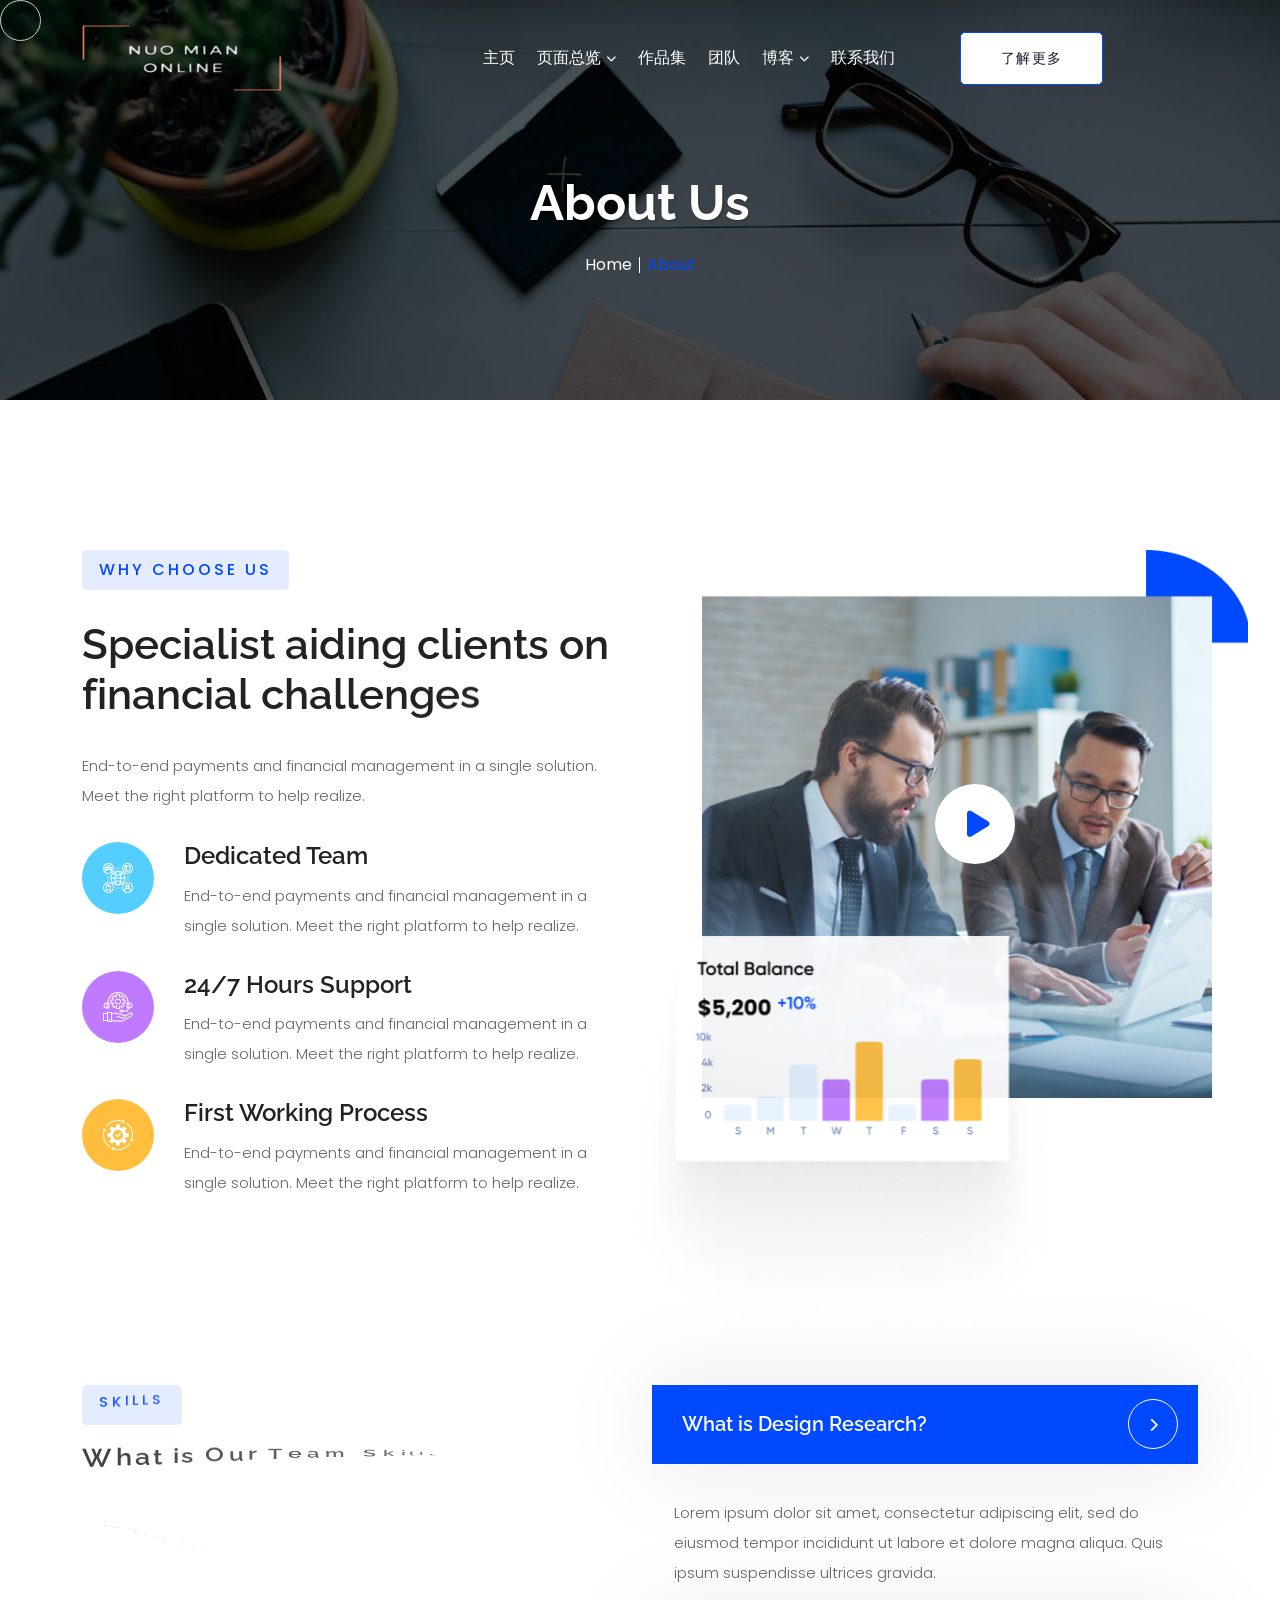
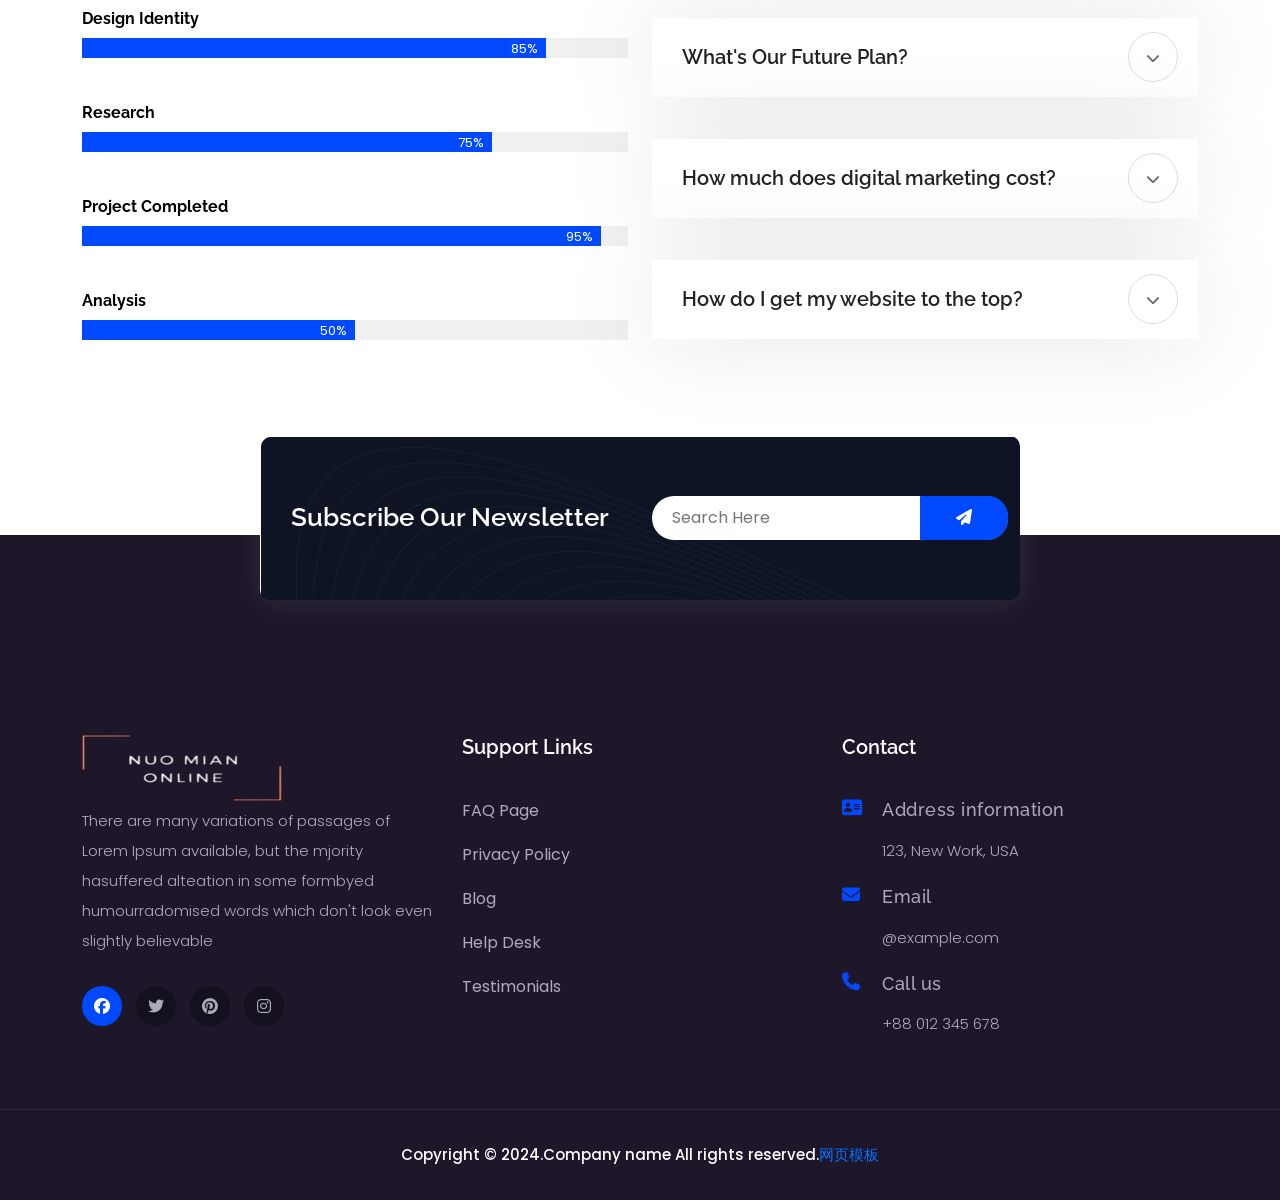
==== commit f60f1156: "Update" ====
--- a/about.html
+++ b/about.html
@@ -62,7 +62,7 @@
 				<div class="row d-flex align-items-center">
 					<div class="col-xl-3 col-lg-3 col-3">
 						<div class="site-logo">
-							<a href="index.html"><img src="static/picture/logo.png" alt="Techost"></a>
+							<a href=""><img src="static/picture/logo.png" alt="Techost"></a>
 						</div>
 					</div><!-- End Col -->				
 					
@@ -70,47 +70,40 @@
 						<nav class="navigation">
 							<ul>
 								<li>
-								<a href="index.html">Home <i class="fa fa-chevron-down"></i></a>
+								<a href="index-banner.html">主页</i></a>
+								</li>
+								<li>
+									<a href="#0">页面总览 <i class="fa fa-chevron-down"></i></a>
 									<ul>
-										<li><a href="index.html">Home Default</a></li>
-										<li><a href="index-banner.html">Home Banner</a></li>
+										<li><a href="about.html">关于我们</a></li>
+										<li><a href="service.html">服务</a></li>
+										<li><a href="portfolio.html">作品集</a></li>
+										<li><a href="team.html">团队</a></li>
+										<li><a href="contact.html">联系我们</a></li>
 									</ul>
 								</li>
+								<li><a href="portfolio.html">作品集</a></li>
+								<li><a href="team.html">团队</a></li>
 								<li>
-									<a href="#0">Pages <i class="fa fa-chevron-down"></i></a>
+									<a href="blog.html">博客 <i class="fa fa-chevron-down"></i></a>
 									<ul>
-										<li><a href="">About Us</a></li>
-										<li><a href="service.html">Services</a></li>
-										<li><a href="portfolio.html">Single Portfolio</a></li>
-										<li><a href="team.html">Single Team</a></li>
-										<li><a href="contact.html">Contact Us</a></li>
+										<li><a href="blog.html">博客总览</a></li>
+										<li><a href="blog-details.html">细节</a></li>
 									</ul>
 								</li>
-								<li><a href="portfolio.html">Portfolio</a></li>
-								<li><a href="team.html">Team</a></li>
-								<li>
-									<a href="blog.html">Blog <i class="fa fa-chevron-down"></i></a>
-									<ul>
-										<li><a href="blog.html">Single Blog</a></li>
-										<li><a href="blog-details.html">Blog Details</a></li>
-									</ul>
-								</li>
-								<li><a href="contact.html">Contact</a></li>
+								<li><a href="contact.html">联系我们</a></li>
 							</ul>
 						</nav>
 						<div id="mobile_menu"></div>
 					</div><!-- End Col -->				
 					
 					<div class="col-xl-2 col-lg-2 col-12 text-end d-none  d-lg-block">
-						<a class="btn btn_header" href="#contact"><span class="btn-text">Get Consultant </span></a>
+						<a class="btn btn_header" href="#contact"><span class="btn-text">了解更多</span></a>
 					</div><!-- End Col -->
 				</div>
 			</div>
 		</header>
 		<!--End header section-->
-
-
-
 
 		<div class="ab-page-heading ab-size-md ab-dynamic-bg" style="background-image: url(static/image/page-bg.jpg); background-repeat: no-repeat; background-size: cover; background-position: center center;">
 			<div class="container">
